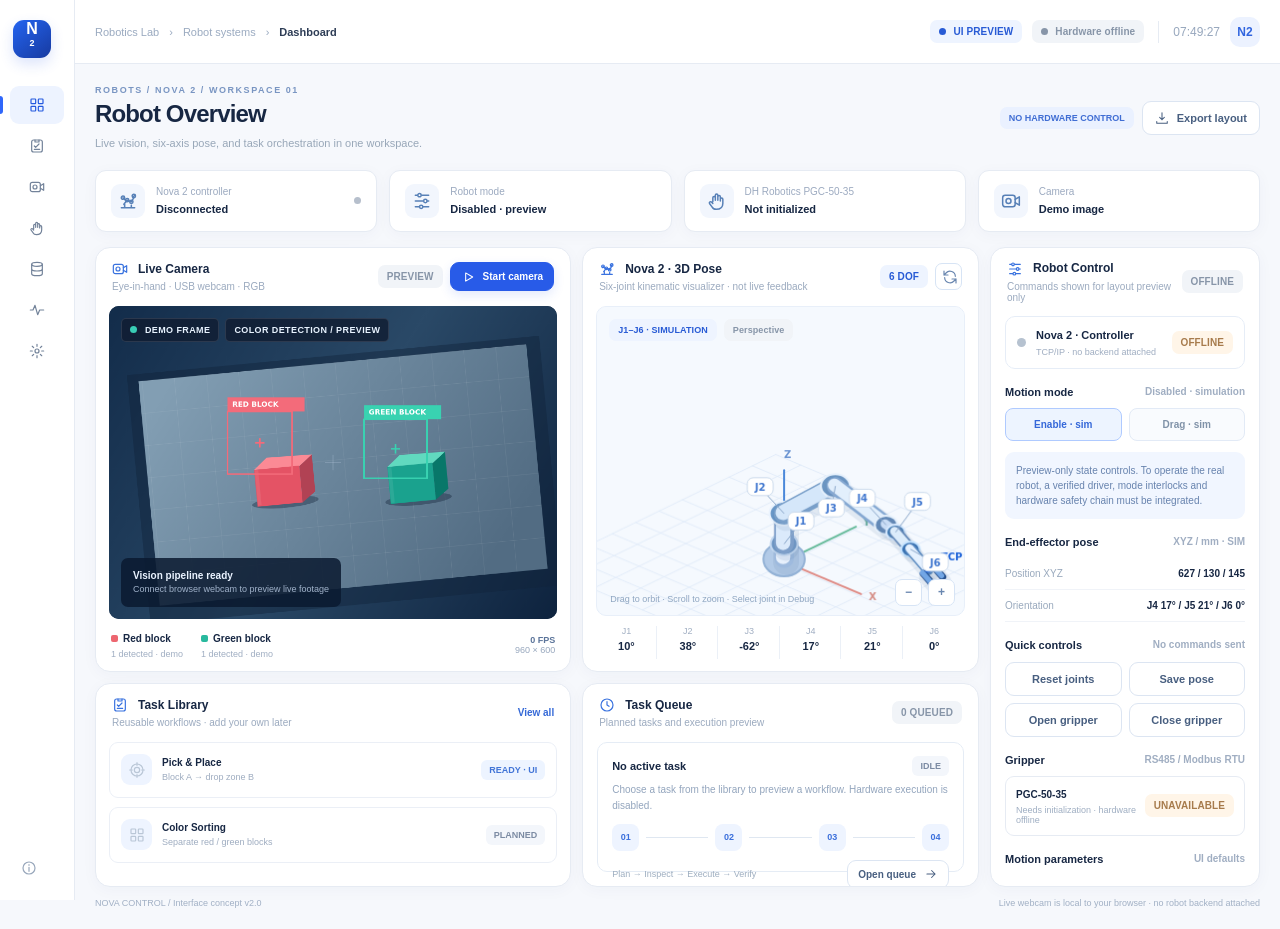
==== ui/index.html @ 13f90b28 "Restructure into modular layout to prepare for Astra harness Split the monolithic app.py into layere" ====
<!doctype html>
<html lang="en"><head><meta charset="utf-8"><meta name="viewport" content="width=device-width, initial-scale=1"><title>Nova 2 / Mission Control · Design Prototype</title>
<style>
:root{--bg:#f6f8fc;--surface:#fff;--ink:#172743;--text:#334560;--muted:#8797ae;--blue:#285be8;--sky:#5b9af5;--pale:#eef4ff;--border:#e6ebf3;--green:#179475;--amber:#c88b32;--red:#df6371;--shadow:0 3px 16px rgba(32,58,105,.035);--radius:15px}
*{box-sizing:border-box}body{font-family:Inter,ui-sans-serif,-apple-system,BlinkMacSystemFont,"Segoe UI",sans-serif;margin:0;background:var(--bg);color:var(--ink);font-size:12px}button,input,select{font:inherit}button{cursor:pointer}button:disabled{opacity:.46;cursor:not-allowed}button:focus-visible,input:focus-visible,select:focus-visible{outline:3px solid #9cc0ff;outline-offset:2px}button:active:not(:disabled){transform:translateY(1px)}.icon{width:16px;height:16px;fill:none;stroke:currentColor;stroke-width:1.8;stroke-linecap:round;stroke-linejoin:round;flex-shrink:0}.icon.lg{width:20px;height:20px}.icon.xl{width:25px;height:25px}
.shell{display:grid;grid-template-columns:215px minmax(0,1fr);min-height:100vh}.sidebar{background:#fff;border-right:1px solid var(--border);display:flex;flex-direction:column;height:100vh;position:sticky;top:0;z-index:10;padding:24px 14px 16px}.logo{display:flex;align-items:center;gap:11px;padding:0 12px 25px}.logo-mark{width:38px;height:38px;border-radius:11px;background:linear-gradient(140deg,#2464f0,#173aa0);display:grid;place-items:center;color:white;box-shadow:0 6px 14px #285be82a;font-size:16px;font-weight:900;letter-spacing:-1px}.logo h2{font-size:13px;letter-spacing:-.2px;margin:0}.logo small{display:block;color:#9aa9bc;margin-top:3px;font-weight:600;font-size:10px}.section-label{padding:14px 14px 9px;color:#adb9c8;font-size:9px;font-weight:850;letter-spacing:1.2px}.nav{display:flex;flex-direction:column;gap:3px}.nav-btn{display:flex;align-items:center;gap:12px;text-align:left;width:100%;border:0;background:transparent;color:#73839a;font-size:12px;font-weight:650;padding:12px 14px;border-radius:9px;position:relative}.nav-btn:hover{background:#f5f8ff;color:#35598c}.nav-btn.active{background:#edf3ff;color:#255adf}.nav-btn.active:before{content:"";width:3px;position:absolute;left:-14px;top:10px;bottom:10px;background:#3067fa;border-radius:0 3px 3px 0}.nav-btn .nav-badge{margin-left:auto;border-radius:5px;color:#6486cb;background:#e4efff;padding:3px 6px;font-size:9px}.sidebar-footer{margin-top:auto}.sidebar-info{border-radius:12px;background:#f6f9ff;border:1px solid #e8effa;padding:13px}.sidebar-info strong{font-size:11px;display:flex;gap:7px;align-items:center}.sidebar-info p{color:#8798af;margin:8px 0 0;font-size:10px;line-height:1.55}.sidebar-bottom{display:flex;align-items:center;gap:8px;padding:16px 11px 4px;color:#98a7bb;font-size:10px}
.main{min-width:0}.topbar{height:64px;display:flex;align-items:center;justify-content:space-between;background:#fff;border-bottom:1px solid var(--border);padding:0 28px;gap:15px}.breadcrumbs{display:flex;align-items:center;gap:10px;font-size:11px;color:#9aaac0}.breadcrumbs strong{font-weight:700;color:#2d3c55}.top-right{display:flex;gap:10px;align-items:center}.avatar{width:30px;height:30px;border-radius:10px;background:#ecf2ff;color:#3165df;display:grid;place-items:center;font-weight:900}.vertical{height:22px;width:1px;background:var(--border);margin:0 4px}.dot{display:inline-block;width:7px;height:7px;border-radius:50%;background:currentColor}.badge{display:inline-flex;gap:7px;align-items:center;border-radius:7px;font-size:10px;font-weight:800;padding:6px 9px;letter-spacing:.1px}.badge.blue{color:#285bd5;background:#eef4ff}.badge.muted{color:#8795a8;background:#f1f4f8}.badge.orange{color:#a77b4c;background:#fff5e8}.badge.green{color:#159475;background:#eaf9f4}.badge.red{color:#cc6270;background:#fff0f2}.content{max-width:1800px;padding:25px 29px 20px;margin:auto}.page{display:none}.page.active{display:block}.headline{display:flex;align-items:center;justify-content:space-between;gap:12px;margin-bottom:18px}.overline{font-size:9px;letter-spacing:1.55px;font-weight:850;color:#7995c2;text-transform:uppercase;margin-bottom:5px}.headline h1{margin:0;font-size:24px;font-weight:780;letter-spacing:-.85px;line-height:1.17}.headline p{color:#98a7b8;margin:7px 0 0;font-size:11px;line-height:1.5}.header-actions{display:flex;gap:8px;align-items:center}.btn{display:inline-flex;gap:8px;align-items:center;justify-content:center;border:1px solid #dce5f2;background:#fff;border-radius:9px;height:34px;padding:0 12px;color:#485f80;font-size:11px;font-weight:760;white-space:nowrap}.btn:hover{background:#f5f8ff;border-color:#bfd2f7}.btn.primary{background:#285be8;border-color:#285be8;color:white;box-shadow:0 4px 11px #295ce822}.btn.primary:hover{background:#204ccc}.btn.soft{background:#edf4ff;border-color:#edf4ff;color:#2b65db}.btn.ghost{border:none;background:transparent}.btn.sm{height:29px;padding:0 10px;font-size:10px}.btn .icon{width:14px;height:14px}.btn.danger{color:#b94f60;border-color:#f0d5da}.btn.danger:hover{background:#fff3f4}.btn.full{width:100%}.status-strip{display:grid;grid-template-columns:repeat(4,minmax(0,1fr));gap:12px;margin-bottom:15px}.status-tile{border:1px solid var(--border);background:#fff;border-radius:11px;display:flex;align-items:center;gap:11px;padding:13px 15px;box-shadow:var(--shadow)}.status-icon{height:34px;width:34px;border-radius:9px;background:#f2f6fd;color:#5780b7;display:grid;place-items:center}.status-meta{min-width:0}.status-meta small{font-size:10px;color:#9caac0;display:block;margin-bottom:5px}.status-meta strong{font-size:11px;font-weight:800;white-space:nowrap}.status-tile .right-status{margin-left:auto;color:#a1afbf;font-size:9px}.status-tile .right-status .dot{background:#b6bfcc}
.grid-main{display:grid;grid-template-columns:minmax(370px,1.24fr) minmax(360px,1.08fr) 290px;grid-template-rows:minmax(370px,1fr) 204px;gap:14px;height:calc(100vh - 260px);max-height:775px;min-height:580px}.card{background:var(--surface);border:1px solid var(--border);border-radius:var(--radius);box-shadow:var(--shadow);display:flex;flex-direction:column;overflow:hidden;min-width:0}.card-head{min-height:58px;padding:13px 16px;display:flex;align-items:center;justify-content:space-between;gap:10px;flex-shrink:0}.card-title{display:flex;gap:10px;align-items:center;font-size:12px;font-weight:800;line-height:1.2}.card-title>.icon{color:#3972df}.card-desc{font-size:10px;color:#9baabf;margin-top:4px;font-weight:500}.card-tools{display:flex;align-items:center;gap:7px}.camera-stage{flex:1;min-height:180px;margin:0 13px;border-radius:10px;background:#132944;position:relative;overflow:hidden}.camera-stage canvas{display:block;width:100%;height:100%;object-fit:cover}.camera-overlay{position:absolute;left:12px;top:12px;display:flex;gap:6px;z-index:1}.glass{color:#e8f3ff;background:#101d32cf;border:1px solid #ffffff1c;border-radius:5px;font-size:9px;font-weight:800;letter-spacing:.4px;padding:6px 8px}.glass .dot{color:#39cdb5;margin-right:5px}.camera-caption{position:absolute;left:12px;bottom:12px;background:#0a1930d8;padding:10px 12px;border-radius:7px;color:#eaf3ff;font-size:10px;font-weight:700;line-height:1.5}.camera-caption small{display:block;color:#a0b2ca;font-size:9px;font-weight:500}.camera-foot{display:flex;align-items:center;justify-content:space-between;gap:10px;padding:9px 15px;min-height:52px}.camera-key{display:flex;gap:18px}.camera-key strong{font-size:10px}.camera-key small{color:#a0aec2;font-size:9px;display:block;margin-top:4px}.swatch{display:inline-block;width:7px;height:7px;border-radius:2px;margin-right:5px}.swatch.red{background:#ed6670}.swatch.green{background:#28b99e}
.pose-stage{margin:0 13px;min-height:180px;flex:1;border-radius:10px;background:radial-gradient(ellipse at 55% 26%,#fff 0%,#f5faff 62%,#eaf2fd 100%);border:1px solid #e8eff9;overflow:hidden;position:relative;touch-action:none}.pose-stage canvas{width:100%;height:100%;display:block}.pose-label{position:absolute;top:12px;left:12px;display:flex;gap:7px;pointer-events:none}.pose-label .badge{font-size:9px}.pose-help{position:absolute;bottom:11px;left:13px;color:#8fa6c1;font-size:9px;pointer-events:none}.pose-orbit{position:absolute;bottom:9px;right:9px;display:flex;gap:6px}.square-btn{width:27px;height:27px;border-radius:7px;border:1px solid #d7e4f5;background:#fff;color:#6a87b0;display:grid;place-items:center;cursor:pointer;font-weight:850}.square-btn:hover{background:#f3f8ff}.joint-mini{display:grid;grid-template-columns:repeat(6,1fr);gap:2px;padding:10px 14px 12px;min-height:55px}.joint-mini>div{text-align:center;border-right:1px solid #ebf0f7;min-width:0}.joint-mini>div:last-child{border:0}.joint-mini small{font-size:9px;color:#a0aec2;display:block}.joint-mini strong{font-size:11px;display:block;margin-top:4px}.controls{grid-row:span 2}.control-scroll{overflow:auto;min-height:0;padding:0 14px 14px;scrollbar-width:thin}.controller-box{display:flex;align-items:center;gap:10px;border:1px solid #e6edf7;padding:11px;border-radius:10px}.controller-box .dot{width:9px;height:9px;background:#b6c2d0}.controller-box strong{font-size:11px}.controller-box small{font-size:9px;color:#9fadc1;display:block;margin-top:5px}.controller-box .badge{margin-left:auto}.mini-title{display:flex;justify-content:space-between;align-items:center;font-weight:800;font-size:11px;margin:17px 0 10px}.mini-title span{font-size:10px;color:#a0aec2;font-weight:650}.toggle-row{display:grid;grid-template-columns:repeat(2,1fr);gap:7px}.segment-btn{background:#f9fbfe;border:1px solid #e2eaf6;border-radius:8px;padding:10px 6px;font-size:10px;font-weight:800;color:#8092a8}.segment-btn.selected{background:#edf4ff;border-color:#afcaff;color:#3467d9}.notice{border-radius:9px;background:#f1f6ff;color:#6783ae;padding:11px;font-size:10px;line-height:1.5;margin-top:11px}.data-line{display:flex;justify-content:space-between;border-bottom:1px solid #f0f3f8;padding:10px 0;font-size:10px}.data-line span{color:#99a9bd}.data-line strong{font-weight:750}.control-actions{display:grid;grid-template-columns:1fr 1fr;gap:7px;margin-top:11px}.gripper-box{display:flex;justify-content:space-between;align-items:center;padding:10px;border:1px solid var(--border);border-radius:9px}.gripper-box small{font-size:9px;color:#9faec2;display:block;margin-top:4px}.gripper-box strong{font-size:10px}.tiny-list{display:grid;gap:9px}.task-row{display:flex;align-items:center;gap:10px;padding:9px 11px;border:1px solid #ebeff6;border-radius:9px;min-height:56px;cursor:pointer;transition:background .2s}.task-row:hover{background:#f7faff}.task-symbol{height:31px;width:31px;border-radius:9px;background:#eef4ff;color:#3672df;display:grid;place-items:center}.task-row-content{min-width:0;flex:1}.task-row-content strong{font-size:10px;display:block}.task-row-content small{font-size:9px;color:#9eacc0;display:block;margin-top:4px}.task-row .icon{color:#bac7d7}.task-preview{border:1px solid #e5ecf5;border-radius:10px;margin:0 14px 14px;padding:13px 14px;flex:1;min-height:0;display:flex;flex-direction:column;justify-content:space-between}.preview-steps{display:flex;align-items:center;gap:7px;margin:9px 0}.step-ball{height:27px;width:27px;border-radius:8px;background:#eef4ff;color:#3c70dc;display:grid;place-items:center;font-size:9px;font-weight:900}.step-line{height:1px;flex:1;background:#dfe7f1}.task-preview-bottom{display:flex;align-items:center;justify-content:space-between}.task-preview-bottom small{font-size:9px;color:#9eaec0}.info-foot{font-size:9px;color:#a1b0c5;display:flex;justify-content:space-between;margin-top:11px}.prototype-tag{color:#406ed4;background:#eaf1ff;border-radius:7px;font-size:9px;font-weight:800;padding:6px 9px}
.pagegrid{display:grid;grid-template-columns:minmax(0,1.5fr) minmax(280px,.85fr);gap:15px;align-items:stretch}.card-pad{padding:16px}.card-fill{flex:1}.muted{color:#97a7bd}.stack{display:grid;gap:12px}.section-title{font-size:12px;font-weight:800;margin:0 0 12px}.simple-table{width:100%;border-collapse:collapse;font-size:11px}.simple-table th{text-align:left;background:#f8faff;color:#91a0b7;font-weight:800;font-size:9px;text-transform:uppercase;letter-spacing:.55px;padding:12px;border-bottom:1px solid var(--border)}.simple-table td{padding:13px 12px;border-bottom:1px solid #f0f3f8;color:#425471}.simple-table tr:last-child td{border-bottom:0}.table-wrap{overflow:auto}.chip{display:inline-block;border-radius:6px;padding:5px 8px;background:#f3f6fb;color:#7c8ba3;font-size:9px;font-weight:800}.chip.green{color:#198a71;background:#e9f8f2}.chip.blue{color:#4275d7;background:#edf4ff}.chip.amber{color:#b58a48;background:#fff5e8}.form-label{display:block;font-size:10px;color:#8fa1b8;font-weight:800;margin-bottom:7px}.field{width:100%;border:1px solid #dfe7f3;background:#fbfcff;border-radius:9px;padding:11px 12px;color:#344765;font-size:11px;outline:0}.field:focus{border-color:#8ab4fa;background:#fff}.formgrid{display:grid;grid-template-columns:1fr 1fr;gap:12px}.small-caption{color:#93a5bd;font-size:10px;line-height:1.65}.task-library{display:grid;grid-template-columns:repeat(3,minmax(0,1fr));gap:12px}.template-card{background:#fff;border:1px solid var(--border);border-radius:13px;padding:17px;min-height:146px;display:flex;flex-direction:column;gap:9px}.template-card .ticon{width:37px;height:37px;background:#edf4ff;border-radius:11px;display:grid;place-items:center;color:#3970dd}.template-card h3{font-size:12px;margin:0}.template-card p{font-size:10px;color:#97a7bc;line-height:1.6;margin:0;flex:1}.task-layout{display:grid;grid-template-columns:1.5fr .95fr;gap:15px}.queue-row{display:flex;align-items:center;gap:11px;padding:11px 13px;border:1px solid #e9eef6;border-radius:9px;margin-bottom:9px}.queue-row strong{font-size:11px}.queue-row small{font-size:9px;color:#98a9bf;display:block;margin-top:5px}.queue-row .btn{margin-left:auto}.teach-head{display:flex;justify-content:space-between;align-items:center;margin-bottom:13px}.teach-modes{display:grid;grid-template-columns:repeat(3,1fr);gap:10px}.teach-option{padding:15px;border:1px solid #e2e9f5;border-radius:11px;background:#fff;text-align:left;color:#435671}.teach-option.selected{border-color:#9fc1fb;background:#f0f6ff}.teach-option strong{font-size:11px;display:block;margin:8px 0 5px}.teach-option small{font-size:10px;color:#98a7b9;line-height:1.5}.robot-pose-grid{display:grid;grid-template-columns:repeat(3,1fr);gap:8px}.pose-cell{background:#f6f9fe;border:1px solid #e9eff8;padding:11px;border-radius:9px}.pose-cell label{font-size:9px;color:#8ba2c0}.pose-cell strong{display:block;font-size:13px;margin-top:6px}.joint-slider{display:grid;grid-template-columns:85px 1fr 57px;align-items:center;gap:10px;padding:8px 0}.joint-slider label{font-size:10px;color:#647896;font-weight:750}.joint-slider output{font-size:10px;font-weight:800;text-align:right;font-variant-numeric:tabular-nums}input[type=range]{width:100%;height:4px;accent-color:#3269e9;cursor:pointer}.debug-log{height:305px;overflow:auto;background:#0f1d31;color:#c7d7e9;border-radius:10px;font:11px/1.75 ui-monospace,Consolas,monospace;padding:15px;white-space:pre-wrap}.debug-log .log-time{color:#6a8bae}.debug-log .log-blue{color:#7ab6ff}.debug-log .log-warn{color:#efc78d}.view-tabs{display:flex;gap:6px;padding:4px;background:#f4f7fc;border-radius:9px;width:max-content}.tab-pill{background:transparent;border:0;color:#8a9eb6;border-radius:6px;font-size:10px;font-weight:800;padding:7px 10px}.tab-pill.selected{background:white;color:#2f65da;box-shadow:0 1px 5px #22375212}.stack-card{background:#fff;border:1px solid var(--border);padding:15px;border-radius:11px}.split-head{display:flex;align-items:center;justify-content:space-between;margin-bottom:12px}.kpi-grid{display:grid;grid-template-columns:repeat(3,1fr);gap:10px}.kpi{padding:14px;background:#f7faff;border-radius:10px}.kpi b{display:block;font-size:21px;margin:5px 0}.kpi small{font-size:10px;color:#9baac0}.setting-list{display:grid;gap:13px}.setting-item{display:flex;align-items:center;justify-content:space-between;gap:12px;padding:15px;border:1px solid var(--border);border-radius:11px}.setting-item strong{font-size:11px}.setting-item small{display:block;color:#9dabc0;margin-top:6px;font-size:10px}.switch{appearance:none;background:#dbe5f3;width:37px;height:21px;border:0;border-radius:12px;position:relative;cursor:pointer;flex-shrink:0}.switch:before{content:"";width:15px;height:15px;border-radius:50%;background:white;position:absolute;left:3px;top:3px;box-shadow:0 1px 2px #0002;transition:transform .2s}.switch:checked{background:#3971e6}.switch:checked:before{transform:translateX(16px)}.editor-msg{padding:12px 14px;border-radius:9px;background:#eff5ff;color:#5a78aa;font-size:10px;line-height:1.65;border:1px solid #dfebfc}.footnote{margin-top:10px;color:#a8b6c8;font-size:9px;display:flex;justify-content:space-between}.toast{position:fixed;bottom:24px;right:24px;max-width:345px;background:#1b2c47;color:#eaf2ff;border-radius:10px;padding:13px 16px;box-shadow:0 15px 30px #11233d33;display:none;z-index:50;font-size:11px;line-height:1.5}.toast.show{display:block}.subscroll{max-height:340px;overflow:auto}.db-chip{padding:7px 8px;font-size:9px;background:#f3f7ff;border-radius:8px;color:#5681c7;font-weight:700}.empty-state{text-align:center;padding:38px;color:#97a7bd}.text-link{background:transparent;border:0;color:#3569d7;font-size:10px;font-weight:800;padding:0}.text-link:hover{text-decoration:underline}.danger-foot{color:#c86e7c}.w-100{width:100%}
@media(max-width:1350px){.shell{grid-template-columns:75px 1fr}.sidebar{padding:20px 10px}.logo{justify-content:center;padding:0 0 28px}.logo h2,.logo small,.nav-btn span,.section-label,.sidebar-info,.sidebar-bottom span{display:none}.nav-btn{justify-content:center;padding:11px}.nav-btn.active:before{left:-10px}.nav-badge{display:none}.grid-main{grid-template-columns:minmax(320px,1.2fr) minmax(330px,1fr) 270px;gap:11px}.content{padding:21px 20px}.topbar{padding:0 20px}}
@media(max-width:1100px){.grid-main{grid-template-columns:1fr 1fr;grid-template-rows:360px 195px auto;height:auto;max-height:none}.controls{grid-row:3;grid-column:span 2}.control-scroll{display:grid;grid-template-columns:repeat(2,1fr);gap:0 16px;overflow:visible}.status-strip{grid-template-columns:repeat(2,1fr)}.task-layout,.pagegrid{grid-template-columns:1fr}.task-library{grid-template-columns:repeat(2,1fr)}}
@media(max-width:650px){.shell{display:block}.sidebar{height:58px;position:sticky;top:0;padding:7px;flex-direction:row;overflow:auto;gap:5px}.logo{padding:0 10px 0 2px}.logo-mark{height:35px;width:35px}.nav{flex-direction:row}.nav-btn{width:35px;flex-shrink:0}.sidebar-footer,.section-label{display:none}.topbar{height:48px;padding:0 12px}.top-right>.badge,.breadcrumbs span:nth-child(-n+3){display:none}.content{padding:17px 12px}.headline{align-items:flex-start}.headline h1{font-size:21px}.header-actions{flex-wrap:wrap;justify-content:end}.status-strip{gap:8px}.status-tile{padding:10px}.grid-main{display:grid;grid-template-columns:1fr;grid-template-rows:360px 365px auto auto auto}.controls{grid-row:auto;grid-column:auto}.control-scroll{display:block}.task-library{grid-template-columns:1fr}.formgrid{grid-template-columns:1fr}.kpi-grid{grid-template-columns:repeat(2,1fr)}}
</style></head>
<body>
<svg style="position:absolute;width:0;height:0;overflow:hidden" xmlns="http://www.w3.org/2000/svg">
<symbol id="ico-grid" viewBox="0 0 24 24"><rect x="3" y="3" width="7" height="7" rx="1"/><rect x="14" y="3" width="7" height="7" rx="1"/><rect x="3" y="14" width="7" height="7" rx="1"/><rect x="14" y="14" width="7" height="7" rx="1"/></symbol>
<symbol id="ico-robot" viewBox="0 0 24 24"><path d="M4 20h16M8 20v-4m8 4v-3M7 16l4-5 5 2 3-5M9 11l-3-3M18 8l2-3"/><circle cx="6" cy="8" r="2"/><circle cx="11" cy="11" r="2"/><circle cx="16" cy="13" r="2"/><circle cx="19" cy="6" r="2"/></symbol>
<symbol id="ico-cam" viewBox="0 0 24 24"><rect x="2" y="5" width="15" height="14" rx="3"/><path d="m17 10 5-3v10l-5-3"/><circle cx="9" cy="12" r="3"/></symbol>
<symbol id="ico-task" viewBox="0 0 24 24"><rect x="4" y="3" width="16" height="18" rx="3"/><path d="M9 3v3h6V3M8 12l2 2 5-5M8 17h8"/></symbol>
<symbol id="ico-hand" viewBox="0 0 24 24"><path d="M7 13V8a1.5 1.5 0 0 1 3 0v3-6a1.5 1.5 0 1 1 3 0v6-4a1.5 1.5 0 0 1 3 0v5-2a1.5 1.5 0 0 1 3 0v5c0 5-3 7-8 7-2 0-4-1-5-3l-3-4a1.5 1.5 0 0 1 2-2l2 2"/></symbol>
<symbol id="ico-db" viewBox="0 0 24 24"><ellipse cx="12" cy="5" rx="8" ry="3"/><path d="M4 5v14c0 4 16 4 16 0V5M4 12c0 4 16 4 16 0"/></symbol>
<symbol id="ico-pulse" viewBox="0 0 24 24"><path d="M2 12h4l3-7 4 14 3-7h6"/></symbol>
<symbol id="ico-gear" viewBox="0 0 24 24"><circle cx="12" cy="12" r="3"/><path d="M12 2v3m0 14v3M2 12h3m14 0h3M4.9 4.9 7 7m10 10 2.1 2.1M19.1 4.9 17 7M7 17l-2.1 2.1"/></symbol>
<symbol id="ico-play" viewBox="0 0 24 24"><path d="m8 5 12 7-12 7z"/></symbol>
<symbol id="ico-stop" viewBox="0 0 24 24"><rect x="6" y="6" width="12" height="12" rx="2"/></symbol>
<symbol id="ico-download" viewBox="0 0 24 24"><path d="M12 3v12m-4-4 4 4 4-4M3 18v3h18v-3"/></symbol>
<symbol id="ico-refresh" viewBox="0 0 24 24"><path d="M20 11a8 8 0 0 0-14-5L3 9m0-6v6h6M4 13a8 8 0 0 0 14 5l3-3m0 6v-6h-6"/></symbol>
<symbol id="ico-plus" viewBox="0 0 24 24"><path d="M12 4v16M4 12h16"/></symbol>
<symbol id="ico-arrow" viewBox="0 0 24 24"><path d="M5 12h14m-6-6 6 6-6 6"/></symbol>
<symbol id="ico-target" viewBox="0 0 24 24"><circle cx="12" cy="12" r="9"/><circle cx="12" cy="12" r="4"/><path d="M12 1v4m0 14v4M1 12h4m14 0h4"/></symbol>
<symbol id="ico-shield" viewBox="0 0 24 24"><path d="M12 2 3 6v7c0 6 5 9 9 10 4-1 9-4 9-10V6z"/><path d="m8 12 3 3 5-6"/></symbol>
<symbol id="ico-sliders" viewBox="0 0 24 24"><path d="M4 5h16M4 12h16M4 19h16"/><circle cx="9" cy="5" r="2" fill="white"/><circle cx="16" cy="12" r="2" fill="white"/><circle cx="11" cy="19" r="2" fill="white"/></symbol>
<symbol id="ico-clock" viewBox="0 0 24 24"><circle cx="12" cy="12" r="9"/><path d="M12 7v5l3 2"/></symbol>
<symbol id="ico-folder" viewBox="0 0 24 24"><path d="M3 7V5h7l2 2h9v12H3z"/></symbol>
<symbol id="ico-info" viewBox="0 0 24 24"><circle cx="12" cy="12" r="9"/><path d="M12 11v6m0-10v1"/></symbol>
<symbol id="ico-cross" viewBox="0 0 24 24"><path d="M5 5l14 14M19 5 5 19"/></symbol>
</svg>
<div class="shell">
<aside class="sidebar"><div class="logo"><div class="logo-mark">N<span style="font-size:9px;align-self:end;margin-bottom:10px">2</span></div><div><h2>NOVA CONTROL</h2><small>Robotics workspace</small></div></div>
<div class="section-label">WORKSPACE</div><nav class="nav" aria-label="Main navigation">
<button class="nav-btn active" data-page="dashboard" title="Dashboard"><svg class="icon"><use href="#ico-grid"/></svg><span>Dashboard</span></button>
<button class="nav-btn" data-page="tasks" title="Tasks"><svg class="icon"><use href="#ico-task"/></svg><span>Tasks & Routines</span></button>
<button class="nav-btn" data-page="vision" title="Vision"><svg class="icon"><use href="#ico-cam"/></svg><span>Vision & Camera</span></button>
<button class="nav-btn" data-page="teaching" title="Teaching"><svg class="icon"><use href="#ico-hand"/></svg><span>Teaching Studio</span></button>
<button class="nav-btn" data-page="dataset" title="Dataset"><svg class="icon"><use href="#ico-db"/></svg><span>Dataset & VLA</span></button>
<div class="section-label" style="padding-top:23px">SYSTEM</div>
<button class="nav-btn" data-page="debug" title="Debug"><svg class="icon"><use href="#ico-pulse"/></svg><span>Debug & Telemetry</span></button>
<button class="nav-btn" data-page="settings" title="Settings"><svg class="icon"><use href="#ico-gear"/></svg><span>Settings</span></button>
</nav><div class="sidebar-footer"><div class="sidebar-info"><strong><svg class="icon" style="color:#3d6fce"><use href="#ico-shield"/></svg> Preview environment</strong><p>No commands are sent to your Dobot Nova 2. All motor and gripper controls are mock interactions.</p></div><div class="sidebar-bottom"><svg class="icon"><use href="#ico-info"/></svg><span>Interface concept · v2.0</span></div></div></aside>
<div class="main"><header class="topbar"><div class="breadcrumbs"><span>Robotics Lab</span><span>›</span><span>Robot systems</span><span>›</span><strong id="breadcrumb">Dashboard</strong></div><div class="top-right"><span class="badge blue"><span class="dot"></span> UI PREVIEW</span><span class="badge muted"><span class="dot"></span> Hardware offline</span><div class="vertical"></div><span class="muted" id="topClock">--:--</span><div class="avatar">N2</div></div></header>
<main class="content">
<!-- DASHBOARD -->
<section id="page-dashboard" class="page active"><div class="headline"><div><div class="overline">ROBOTS / NOVA 2 / WORKSPACE 01</div><h1>Robot Overview</h1><p>Live vision, six-axis pose, and task orchestration in one workspace.</p></div><div class="header-actions"><span class="prototype-tag">NO HARDWARE CONTROL</span><button class="btn" id="exportPreview"><svg class="icon"><use href="#ico-download"/></svg> Export layout</button></div></div>
<div class="status-strip"><div class="status-tile"><div class="status-icon"><svg class="icon lg"><use href="#ico-robot"/></svg></div><div class="status-meta"><small>Nova 2 controller</small><strong>Disconnected</strong></div><span class="right-status"><span class="dot"></span></span></div><div class="status-tile"><div class="status-icon"><svg class="icon lg"><use href="#ico-sliders"/></svg></div><div class="status-meta"><small>Robot mode</small><strong id="modeSummary">Disabled · preview</strong></div></div><div class="status-tile"><div class="status-icon"><svg class="icon lg"><use href="#ico-hand"/></svg></div><div class="status-meta"><small>DH Robotics PGC-50-35</small><strong>Not initialized</strong></div></div><div class="status-tile"><div class="status-icon"><svg class="icon lg"><use href="#ico-cam"/></svg></div><div class="status-meta"><small>Camera</small><strong id="cameraSummary">Demo image</strong></div></div></div>
<div class="grid-main">
<div class="card"><div class="card-head"><div><div class="card-title"><svg class="icon"><use href="#ico-cam"/></svg> Live Camera</div><div class="card-desc">Eye-in-hand · USB webcam · RGB</div></div><div class="card-tools"><span class="badge muted" id="camBadge">PREVIEW</span><button class="btn primary sm" id="cameraToggle"><svg class="icon"><use href="#ico-play"/></svg><span id="cameraToggleText">Start camera</span></button></div></div><div class="camera-stage"><canvas id="camCanvas" width="960" height="600"></canvas><div class="camera-overlay"><span class="glass" id="camLive"><span class="dot"></span> DEMO FRAME</span><span class="glass" id="camOverlayLabel">COLOR DETECTION / PREVIEW</span></div><div class="camera-caption" id="cameraHint">Vision pipeline ready<small>Connect browser webcam to preview live footage</small></div><video id="camVideo" playsinline muted autoplay style="display:none"></video></div><div class="camera-foot"><div class="camera-key"><div><strong><span class="swatch red"></span>Red block</strong><small id="redTarget">1 detected · demo</small></div><div><strong><span class="swatch green"></span>Green block</strong><small id="greenTarget">1 detected · demo</small></div></div><div class="muted" style="font-size:9px;text-align:right"><strong id="camFPS" style="display:block;color:#5b749a">0 FPS</strong><span id="camResolution">960 × 600</span></div></div></div>
<div class="card"><div class="card-head"><div><div class="card-title"><svg class="icon"><use href="#ico-robot"/></svg> Nova 2 · 3D Pose</div><div class="card-desc">Six-joint kinematic visualizer · not live feedback</div></div><div class="card-tools"><span class="badge blue">6 DOF</span><button class="square-btn" id="resetView" title="Reset camera view"><svg class="icon"><use href="#ico-refresh"/></svg></button></div></div><div class="pose-stage" id="poseStage"><canvas id="poseCanvas"></canvas><div class="pose-label"><span class="badge blue">J1–J6 · SIMULATION</span><span class="badge muted" id="poseViews">Perspective</span></div><div class="pose-help">Drag to orbit · Scroll to zoom · Select joint in Debug</div><div class="pose-orbit"><button class="square-btn" id="poseMinus">−</button><button class="square-btn" id="posePlus">+</button></div></div><div class="joint-mini" id="jointMini"></div></div>
<div class="card controls"><div class="card-head"><div><div class="card-title"><svg class="icon"><use href="#ico-sliders"/></svg> Robot Control</div><div class="card-desc">Commands shown for layout preview only</div></div><span class="badge muted">OFFLINE</span></div><div class="control-scroll"><div class="controller-box"><span class="dot"></span><div><strong>Nova 2 · Controller</strong><small>TCP/IP · no backend attached</small></div><span class="badge orange">OFFLINE</span></div><div class="mini-title">Motion mode <span id="modeNote">Disabled · simulation</span></div><div class="toggle-row"><button class="segment-btn selected" id="enableDemo">Enable · sim</button><button class="segment-btn" id="dragDemo">Drag · sim</button></div><div class="notice">Preview-only state controls. To operate the real robot, a verified driver, mode interlocks and hardware safety chain must be integrated.</div><div class="mini-title">End-effector pose <span>XYZ / mm · SIM</span></div><div class="data-line"><span>Position XYZ</span><strong id="tcpDisplay">—</strong></div><div class="data-line"><span>Orientation</span><strong id="tcpOrientation">—</strong></div><div class="mini-title">Quick controls <span>No commands sent</span></div><div class="control-actions"><button class="btn" id="mockHome">Reset joints</button><button class="btn" id="mockTeach">Save pose</button><button class="btn" id="mockOpen">Open gripper</button><button class="btn" id="mockClose">Close gripper</button></div><div class="mini-title">Gripper <span>RS485 / Modbus RTU</span></div><div class="gripper-box"><div><strong>PGC-50-35</strong><small id="gripStatus">Needs initialization · hardware offline</small></div><span class="badge orange">UNAVAILABLE</span></div><div class="mini-title">Motion parameters <span>UI defaults</span></div><div class="data-line"><span>Speed scaling</span><strong>10% · preview</strong></div><div class="data-line"><span>Reference frame</span><strong>Base</strong></div><div class="mini-title">Safety <span>Hardware-managed</span></div><div class="notice" style="background:#fff6f6;color:#ac7580">Emergency Stop is a physical safety function. This prototype does not implement an E-stop and cannot control physical hardware.</div></div></div>
<div class="card"><div class="card-head"><div><div class="card-title"><svg class="icon"><use href="#ico-task"/></svg> Task Library</div><div class="card-desc">Reusable workflows · add your own later</div></div><button class="text-link" data-go="tasks">View all</button></div><div class="tiny-list" style="margin:0 13px 13px"><div class="task-row" data-task="Pick & Place"><div class="task-symbol"><svg class="icon"><use href="#ico-target"/></svg></div><div class="task-row-content"><strong>Pick & Place</strong><small>Block A → drop zone B</small></div><span class="chip blue">READY · UI</span></div><div class="task-row" data-task="Color Sorting"><div class="task-symbol"><svg class="icon"><use href="#ico-grid"/></svg></div><div class="task-row-content"><strong>Color Sorting</strong><small>Separate red / green blocks</small></div><span class="chip">PLANNED</span></div></div></div>
<div class="card"><div class="card-head"><div><div class="card-title"><svg class="icon"><use href="#ico-clock"/></svg> Task Queue</div><div class="card-desc">Planned tasks and execution preview</div></div><span class="badge muted" id="queueCount">0 QUEUED</span></div><div class="task-preview"><div><div class="split-head" style="margin-bottom:6px"><strong style="font-size:11px" id="nextTask">No active task</strong><span class="chip" id="queueState">IDLE</span></div><div class="small-caption" id="queueHint">Choose a task from the library to preview a workflow. Hardware execution is disabled.</div><div class="preview-steps"><span class="step-ball">01</span><span class="step-line"></span><span class="step-ball">02</span><span class="step-line"></span><span class="step-ball">03</span><span class="step-line"></span><span class="step-ball">04</span></div></div><div class="task-preview-bottom"><small>Plan → Inspect → Execute → Verify</small><button class="btn sm" data-go="tasks">Open queue <svg class="icon"><use href="#ico-arrow"/></svg></button></div></div></div>
</div><div class="info-foot"><span>NOVA CONTROL / Interface concept v2.0</span><span>Live webcam is local to your browser · no robot backend attached</span></div></section>
<!-- TASKS -->
<section id="page-tasks" class="page"><div class="headline"><div><div class="overline">AUTOMATION / TASKS</div><h1>Tasks & Routines</h1><p>Design, stage and inspect robot workflows before real execution is wired up.</p></div><div class="header-actions"><span class="badge blue">WORKFLOW PREVIEW</span><button class="btn primary" id="mockCreateTask"><svg class="icon"><use href="#ico-plus"/></svg> New routine</button></div></div><div class="task-layout"><div class="stack"><div class="card"><div class="card-head"><div><div class="card-title"><svg class="icon"><use href="#ico-grid"/></svg> Task Templates</div><div class="card-desc">Structured for future automation and VLA integration</div></div></div><div class="card-pad" style="padding-top:0"><div class="task-library" id="allTasks">
<div class="template-card"><div class="ticon"><svg class="icon lg"><use href="#ico-target"/></svg></div><h3>Pick & Place</h3><p>Find a block at A, grasp, lift, transfer to B and verify the placement.</p><button class="btn sm" data-add-task="Pick & Place">Add to queue <svg class="icon"><use href="#ico-plus"/></svg></button></div>
<div class="template-card"><div class="ticon"><svg class="icon lg"><use href="#ico-grid"/></svg></div><h3>Color Sorting</h3><p>Detect red and green objects, then sort to designated output bins.</p><button class="btn sm" data-add-task="Color Sorting">Add to queue <svg class="icon"><use href="#ico-plus"/></svg></button></div>
<div class="template-card"><div class="ticon"><svg class="icon lg"><use href="#ico-cam"/></svg></div><h3>Visual Inspection</h3><p>Capture a frame and inspect detected objects or pose quality.</p><button class="btn sm" data-add-task="Visual Inspection">Add to queue <svg class="icon"><use href="#ico-plus"/></svg></button></div>
<div class="template-card"><div class="ticon"><svg class="icon lg"><use href="#ico-sliders"/></svg></div><h3>Calibrate Workspace</h3><p>Plan camera intrinsics, table plane and reference-frame calibration.</p><button class="btn sm" data-add-task="Calibrate Workspace">Add to queue <svg class="icon"><use href="#ico-plus"/></svg></button></div>
<div class="template-card"><div class="ticon"><svg class="icon lg"><use href="#ico-hand"/></svg></div><h3>Teach Trajectory</h3><p>Capture joint states and waypoints for a manual demonstration.</p><button class="btn sm" data-add-task="Teach Trajectory">Add to queue <svg class="icon"><use href="#ico-plus"/></svg></button></div>
<div class="template-card"><div class="ticon"><svg class="icon lg"><use href="#ico-db"/></svg></div><h3>VLA Policy Run</h3><p>Reserve an interface for model inference, action validation and playback.</p><button class="btn sm" data-add-task="VLA Policy Run">Add to queue <svg class="icon"><use href="#ico-plus"/></svg></button></div>
</div></div></div></div><div class="card"><div class="card-head"><div><div class="card-title"><svg class="icon"><use href="#ico-clock"/></svg> Execution Queue</div><div class="card-desc">Local UI only · not linked to Nova 2</div></div><button class="btn sm" id="clearQueue">Clear</button></div><div class="card-pad card-fill"><div id="queueList"><div class="empty-state">No tasks in queue yet.</div></div><div class="editor-msg" style="margin-top:16px">Actual execution will require controller connection, verified motion plan, workspace guard checks, gripper feedback and safe stop handling.</div></div></div></div></section>
<!-- VISION -->
<section id="page-vision" class="page"><div class="headline"><div><div class="overline">PERCEPTION / EYE-IN-HAND</div><h1>Vision & Camera</h1><p>Camera preview, object detection, calibration and robot-coordinate mapping.</p></div><div class="header-actions"><button class="btn" id="visionSnapshot"><svg class="icon"><use href="#ico-download"/></svg> Snapshot</button><button class="btn primary" id="visionCamBtn"><svg class="icon"><use href="#ico-play"/></svg> Start webcam</button></div></div><div class="pagegrid"><div class="stack"><div class="card" style="min-height:410px"><div class="card-head"><div><div class="card-title"><svg class="icon"><use href="#ico-cam"/></svg> RGB Stream</div><div class="card-desc">Shared live browser camera from Overview · optional color overlay</div></div><span class="badge blue" id="visionCamStatus">DEMO SOURCE</span></div><div class="camera-stage" style="min-height:350px;margin-bottom:13px"><canvas id="visionCanvas" width="960" height="600"></canvas><div class="camera-overlay"><span class="glass">EYE-IN-HAND / RGB</span><span class="glass" id="visionOverlayStatus">DETECTION ON</span></div></div></div><div class="card"><div class="card-head"><div><div class="card-title"><svg class="icon"><use href="#ico-target"/></svg> Detected Objects</div><div class="card-desc">Illustrative boxes until webcam is started</div></div><span class="badge muted">2 CLASS PREVIEW</span></div><div class="card-pad" style="padding-top:0"><div class="table-wrap"><table class="simple-table"><thead><tr><th>Object</th><th>Pixel center</th><th>Confidence</th><th>Robot XYZ</th></tr></thead><tbody><tr><td><span class="swatch red"></span>Red block</td><td id="redPixel">(356, 310)</td><td>HSV threshold*</td><td class="muted">Not calibrated</td></tr><tr><td><span class="swatch green"></span>Green block</td><td id="greenPixel">(605, 350)</td><td>HSV threshold*</td><td class="muted">Not calibrated</td></tr></tbody></table></div><div class="small-caption" style="margin-top:10px">* Color segmentation is only a demonstration; no ML confidence score is calculated. Robot XYZ requires camera calibration and a known surface or depth.</div></div></div></div><div class="stack"><div class="card"><div class="card-head"><div class="card-title"><svg class="icon"><use href="#ico-sliders"/></svg> Perception Settings</div></div><div class="card-pad" style="padding-top:0"><label class="form-label">Detection pipeline</label><select class="field" id="pipelineSelect"><option>HSV color segmentation</option><option>YOLOE · placeholder</option><option>Depth Anything · placeholder</option></select><div class="setting-item" style="margin-top:12px"><div><strong>Show bounding boxes</strong><small>Overlay detections on camera preview</small></div><input class="switch" type="checkbox" id="overlaySwitch" checked></div><div class="setting-item" style="margin-top:9px"><div><strong>Crosshair</strong><small>Reference image center</small></div><input class="switch" type="checkbox" id="crosshairSwitch" checked></div><div class="editor-msg" style="margin-top:12px">Only HSV is implemented as a basic browser preview. Other model choices reserve UI space for a future backend.</div></div></div><div class="card"><div class="card-head"><div><div class="card-title"><svg class="icon"><use href="#ico-target"/></svg> Calibration</div><div class="card-desc">Camera-to-robot coordinate mapping</div></div><span class="badge orange">NOT CALIBRATED</span></div><div class="card-pad" style="padding-top:0"><div class="data-line"><span>Intrinsics</span><strong>Missing</strong></div><div class="data-line"><span>Hand–eye transform</span><strong>Missing</strong></div><div class="data-line"><span>Table plane / block Z</span><strong>Missing</strong></div><div class="data-line"><span>Camera frame</span><strong>camera_optical</strong></div><div style="margin-top:14px"><button class="btn full" id="calibrationPreview">Open calibration workflow</button></div></div></div></div></div></section>
<!-- TEACHING -->
<section id="page-teaching" class="page"><div class="headline"><div><div class="overline">OPERATIONS / DEMONSTRATIONS</div><h1>Teaching Studio</h1><p>Plan teach points and trajectories, with a dataset-ready recording interface.</p></div><div class="header-actions"><span class="badge orange">SIMULATION / NOT RECORDING</span><button class="btn primary" id="teachStart"><svg class="icon"><use href="#ico-play"/></svg><span id="teachStartText">Start demo session</span></button></div></div><div class="pagegrid"><div class="stack"><div class="card"><div class="card-head"><div><div class="card-title"><svg class="icon"><use href="#ico-hand"/></svg> Teaching Mode</div><div class="card-desc">Only local UI selection · no servo or drag commands</div></div><span class="badge blue" id="teachStateBadge">IDLE</span></div><div class="card-pad" style="padding-top:0"><div class="teach-modes"><button class="teach-option selected" data-teach="Waypoint"><svg class="icon lg" style="color:#346ce1"><use href="#ico-target"/></svg><strong>Waypoint</strong><small>Record individual robot poses A, B, Home.</small></button><button class="teach-option" data-teach="Drag"><svg class="icon lg" style="color:#346ce1"><use href="#ico-hand"/></svg><strong>Drag</strong><small>Designed for manual hand-guided demonstrations.</small></button><button class="teach-option" data-teach="Jog"><svg class="icon lg" style="color:#346ce1"><use href="#ico-sliders"/></svg><strong>Jog</strong><small>Step-by-step teaching with joint/cartesian jog.</small></button></div><div class="editor-msg" style="margin-top:13px">On real Nova 2, hand-guiding requires the correct controller mode, supported API and safety conditions. This prototype never Enables, Starts Drag or moves the robot.</div></div></div><div class="card"><div class="card-head"><div><div class="card-title"><svg class="icon"><use href="#ico-target"/></svg> Virtual Robot Pose</div><div class="card-desc">Interactive joint angles shared with the 3D visualizer</div></div><button class="btn sm" data-go="debug">All joints</button></div><div class="card-pad"><div class="robot-pose-grid" id="teachPoseGrid"></div><div style="display:flex;gap:8px;margin-top:14px"><button class="btn primary" id="addWaypoint"><svg class="icon"><use href="#ico-plus"/></svg> Save demo waypoint</button><button class="btn" id="teachReset">Reset joints</button></div></div></div></div><div class="stack"><div class="card"><div class="card-head"><div><div class="card-title"><svg class="icon"><use href="#ico-folder"/></svg> Saved Waypoints</div><div class="card-desc">Stored for this browser session only</div></div><span class="badge muted" id="pointCount">0 PTS</span></div><div class="card-pad" style="padding-top:0"><div id="pointList" class="stack"><div class="empty-state">No points saved yet.<p class="small-caption">Add a simulated waypoint to see a teaching workflow.</p></div></div></div></div><div class="card"><div class="card-head"><div class="card-title"><svg class="icon"><use href="#ico-clock"/></svg> Session Recorder</div></div><div class="card-pad" style="padding-top:0"><div class="data-line"><span>Capture</span><strong>Not started</strong></div><div class="data-line"><span>Observation</span><strong>RGB + joint states</strong></div><div class="data-line"><span>Action labels</span><strong>Not available</strong></div><button class="btn full" style="margin-top:15px" data-go="dataset">Configure dataset logging <svg class="icon"><use href="#ico-arrow"/></svg></button></div></div></div></div></section>
<!-- DATASET -->
<section id="page-dataset" class="page"><div class="headline"><div><div class="overline">ROBOT LEARNING / DATASETS</div><h1>Dataset & VLA Studio</h1><p>Design demonstration capture and prepare an eventual LeRobot-compatible workflow.</p></div><div class="header-actions"><span class="badge blue">LEARNING-READY LAYOUT</span><button class="btn primary" id="mockRecord"><svg class="icon"><use href="#ico-play"/></svg> Preview recording</button></div></div><div class="kpi-grid" style="margin-bottom:15px"><div class="kpi"><small>Saved episodes</small><b>0</b><span class="chip">Prototype only</span></div><div class="kpi"><small>Camera channels</small><b>1</b><span class="chip blue">Wrist RGB</span></div><div class="kpi"><small>Target policy</small><b style="font-size:17px">SmolVLA</b><span class="chip">Future integration</span></div></div><div class="pagegrid"><div class="stack"><div class="card"><div class="card-head"><div><div class="card-title"><svg class="icon"><use href="#ico-db"/></svg> Demonstration Recorder</div><div class="card-desc">Configure future episode capture</div></div><span class="badge muted">INACTIVE</span></div><div class="card-pad" style="padding-top:0"><div class="formgrid"><div><label class="form-label">Task instruction</label><input class="field" value="Pick up the red block and place it at B" id="datasetTask"></div><div><label class="form-label">Capture frequency</label><select class="field" id="datasetFps"><option>10 FPS</option><option selected>15 FPS</option><option>20 FPS</option><option>30 FPS</option></select></div></div><div class="setting-list" style="margin-top:12px"><div class="setting-item"><div><strong>Eye-in-hand RGB video</strong><small>observation.images.wrist</small></div><input class="switch" type="checkbox" checked></div><div class="setting-item"><div><strong>Joint states & TCP pose</strong><small>robot state + synchronized timestamps</small></div><input class="switch" type="checkbox" checked></div><div class="setting-item"><div><strong>Gripper actions & feedback</strong><small>Unavailable until PGC connection is validated</small></div><input class="switch" type="checkbox" disabled></div></div><div class="editor-msg" style="margin-top:13px">Recording controls here only preview interface states; they do not write robot demonstrations or transmit commands. A synchronized backend is required for actual VLA data capture.</div></div></div><div class="card"><div class="card-head"><div><div class="card-title"><svg class="icon"><use href="#ico-folder"/></svg> Episode Library</div><div class="card-desc">Local design preview · currently empty</div></div><span class="badge muted">0 ITEMS</span></div><div class="empty-state"><svg class="icon xl" style="color:#bdcbe0"><use href="#ico-folder"/></svg><p>No recorded episodes.</p><span class="small-caption">Episodes will appear here when a backend is integrated.</span></div></div></div><div class="stack"><div class="card"><div class="card-head"><div class="card-title"><svg class="icon"><use href="#ico-robot"/></svg> Policy Deployment</div></div><div class="card-pad" style="padding-top:0"><div class="data-line"><span>Policy</span><strong>SmolVLA · placeholder</strong></div><div class="data-line"><span>Model weights</span><strong>Not loaded</strong></div><div class="data-line"><span>Inference backend</span><strong>None</strong></div><div class="data-line"><span>Action validator</span><strong>Not configured</strong></div><button class="btn full" style="margin-top:14px" id="mockLoadPolicy">Choose model weights</button></div></div><div class="card"><div class="card-head"><div class="card-title"><svg class="icon"><use href="#ico-info"/></svg> Data Quality Checklist</div></div><div class="card-pad" style="padding-top:0"><div class="data-line"><span>Camera timestamps</span><strong>Planned</strong></div><div class="data-line"><span>Robot feedback alignment</span><strong>Planned</strong></div><div class="data-line"><span>Action representation</span><strong>Undecided</strong></div><div class="data-line"><span>Episode success label</span><strong>Planned</strong></div></div></div></div></div></section>
<!-- DEBUG -->
<section id="page-debug" class="page"><div class="headline"><div><div class="overline">ENGINEERING / DIAGNOSTICS</div><h1>Debug & Telemetry</h1><p>Joint telemetry, raw events, connection diagnostics, and gripper troubleshooting.</p></div><div class="header-actions"><span class="badge muted">SIMULATED JOINTS</span><button class="btn" id="resetDebug"><svg class="icon"><use href="#ico-refresh"/></svg> Reset pose</button></div></div><div class="pagegrid"><div class="stack"><div class="card"><div class="card-head"><div><div class="card-title"><svg class="icon"><use href="#ico-pulse"/></svg> Joint Telemetry · 6 Axes</div><div class="card-desc">Range limits from Nova 2 product spec · UI simulation, not live state</div></div><span class="badge blue">J1 – J6</span></div><div class="card-pad" style="padding-top:0"><div id="jointSliders"></div></div></div><div class="card"><div class="card-head"><div><div class="card-title"><svg class="icon"><use href="#ico-sliders"/></svg> Controller Diagnostics</div><div class="card-desc">No network requests initiated</div></div><span class="badge orange">DISCONNECTED</span></div><div class="card-pad" style="padding-top:0"><div class="formgrid"><div class="data-line"><span>Robot model</span><strong>Nova 2</strong></div><div class="data-line"><span>Command port</span><strong>29999</strong></div><div class="data-line"><span>Feedback port</span><strong>30004 (V4)</strong></div><div class="data-line"><span>PGC interface</span><strong>RS485 / Modbus RTU</strong></div></div><div class="editor-msg" style="margin-top:11px">Before live deployment, verify V3/V4 firmware compatibility and confirm the CCBOX RS485 interface supports the required operations.</div></div></div></div><div class="stack"><div class="card"><div class="card-head"><div><div class="card-title"><svg class="icon"><use href="#ico-clock"/></svg> Activity & Event Log</div><div class="card-desc">Local preview interactions only</div></div><button class="btn sm" id="clearLogs">Clear</button></div><div class="card-pad" style="padding-top:0"><div class="debug-log" id="debugLog"></div><div class="small-caption" style="margin-top:9px">Hardware alerts and robot feedback will appear here when a backend is connected.</div></div></div><div class="card"><div class="card-head"><div class="card-title"><svg class="icon"><use href="#ico-shield"/></svg> System Health</div></div><div class="card-pad" style="padding-top:0"><div class="data-line"><span>Robot communication</span><strong>Offline</strong></div><div class="data-line"><span>ROS2 bridge</span><strong>Not configured</strong></div><div class="data-line"><span>Motion feedback</span><strong>Unavailable</strong></div><div class="data-line"><span>Gripper initialization</span><strong>Unknown</strong></div><div class="data-line"><span>Camera device</span><strong id="debugCamera">Preview only</strong></div></div></div></div></div></section>
<!-- SETTINGS -->
<section id="page-settings" class="page"><div class="headline"><div><div class="overline">SYSTEM / CONFIGURATION</div><h1>Settings</h1><p>Review backend configuration fields, safety expectations and workspace preferences.</p></div><div class="header-actions"><span class="badge blue">LOCAL SETTINGS</span><button class="btn primary" id="settingsSave">Save UI preferences</button></div></div><div class="pagegrid"><div class="stack"><div class="card"><div class="card-head"><div><div class="card-title"><svg class="icon"><use href="#ico-robot"/></svg> Robot Connection</div><div class="card-desc">Form values only · no connection established</div></div></div><div class="card-pad" style="padding-top:0"><div class="formgrid"><div><label class="form-label">Robot model</label><input class="field" value="Dobot Nova 2" readonly></div><div><label class="form-label">Driver protocol</label><select class="field" id="protoVersion"><option>V3 · Dashboard 29999 / Motion 30003</option><option>V4 · Dashboard + Motion 29999</option></select></div><div><label class="form-label">Controller IP</label><input class="field" id="robotIp" value="192.168.5.1"></div><div><label class="form-label">Command port</label><input class="field" value="29999" readonly></div><div><label class="form-label">Feedback port (V4)</label><input class="field" value="30004" readonly></div><div><label class="form-label">Gripper</label><input class="field" value="DH Robotics PGC-50-35" readonly></div></div><div class="editor-msg" style="margin-top:14px">These are form placeholders based on published Dobot interfaces. Nothing is transmitted when you edit or save them.</div></div></div><div class="card"><div class="card-head"><div class="card-title"><svg class="icon"><use href="#ico-cam"/></svg> Camera & Coordinate Frames</div></div><div class="card-pad" style="padding-top:0"><div class="formgrid"><div><label class="form-label">Camera</label><input class="field" value="USB Webcam · Eye-in-Hand" readonly></div><div><label class="form-label">Reference frame</label><select class="field"><option>Robot base</option><option>Tool</option><option>Camera optical</option></select></div><div><label class="form-label">Position units</label><input class="field" value="millimetres (mm)" readonly></div><div><label class="form-label">Joint units</label><input class="field" value="degrees (°)" readonly></div></div></div></div></div><div class="stack"><div class="card"><div class="card-head"><div class="card-title"><svg class="icon"><use href="#ico-gear"/></svg> Workspace Preferences</div></div><div class="card-pad" style="padding-top:0"><div class="setting-list"><div class="setting-item"><div><strong>White & blue theme</strong><small>Minimal high-contrast controls</small></div><input class="switch" type="checkbox" checked disabled></div><div class="setting-item"><div><strong>Remember UI tab</strong><small>Prototype session only</small></div><input class="switch" id="rememberTab" type="checkbox" checked></div><div class="setting-item"><div><strong>Show simulated joint labels</strong><small>All six axes on 3D view</small></div><input class="switch" id="jointLabelSwitch" type="checkbox" checked></div></div></div></div><div class="card"><div class="card-head"><div class="card-title"><svg class="icon"><use href="#ico-shield"/></svg> Safety & Deployment</div></div><div class="card-pad" style="padding-top:0"><p class="small-caption">Before connecting a live robot: implement exclusive command ownership, verified controller mode, motion limits, safety-rated protection, watchdogs, physical stop behavior, gripper feedback and collision-aware planning.</p><div class="badge red" style="margin-top:12px">NO LIVE MOTION IN THIS PROTOTYPE</div></div></div></div></div></section>
</main></div></div><div class="toast" id="toast" role="status" aria-live="polite"></div>
<script>
const $=id=>document.getElementById(id), $$=sel=>[...document.querySelectorAll(sel)];const icon=id=>`<svg class="icon"><use href="#ico-${id}"/></svg>`;
const names={dashboard:'Dashboard',tasks:'Tasks & Routines',vision:'Vision & Camera',teaching:'Teaching Studio',dataset:'Dataset & VLA',debug:'Debug & Telemetry',settings:'Settings'};let page='dashboard',toastTimer=null;function notify(msg){const el=$('toast');el.textContent=msg;el.classList.add('show');clearTimeout(toastTimer);toastTimer=setTimeout(()=>el.classList.remove('show'),3200)}
let logs=[];function eventLog(kind,message){const t=new Date().toLocaleTimeString('en-US',{hour12:false});logs.unshift({t,kind,message});if(logs.length>80)logs.pop();renderLogs()};function renderLogs(){const el=$('debugLog');el.innerHTML=logs.length?logs.map(o=>`<span class="log-time">[${o.t}]</span> <span class="${o.kind==='WARN'?'log-warn':'log-blue'}">${o.kind}</span>  ${o.message.replace(/</g,'&lt;')}<br>`).join(''):'<span class="log-time">No events in this UI session.</span>'}
function setPage(p){if(!names[p])return;page=p;$$('.page').forEach(el=>el.classList.toggle('active',el.id==='page-'+p));$$('.nav-btn').forEach(b=>b.classList.toggle('active',b.dataset.page===p));$('breadcrumb').textContent=names[p];document.title=`${names[p]} · Nova Control`;if(p==='vision')drawVision();if(p==='debug')renderSliders();if(p==='teaching')renderTeach();if(p==='dashboard')resizeRobot();window.scrollTo({top:0,behavior:'instant'});}$$('[data-page]').forEach(b=>b.addEventListener('click',()=>setPage(b.dataset.page)));$$('[data-go]').forEach(b=>b.addEventListener('click',()=>setPage(b.dataset.go)));
setInterval(()=>$('topClock').textContent=new Date().toLocaleTimeString('en-US',{hour12:false}),1000);$('topClock').textContent=new Date().toLocaleTimeString('en-US',{hour12:false});
let simMode='Disabled';function setMode(m){simMode=m;$('modeSummary').textContent=m+' · preview';$('modeNote').textContent=m+' · simulation';$('enableDemo').classList.toggle('selected',m==='Enabled');$('dragDemo').classList.toggle('selected',m==='Drag');eventLog('SIM',`Motion mode UI → ${m}; no hardware command`);notify(`${m} selected in simulation — no command sent`)}$('enableDemo').onclick=()=>setMode(simMode==='Enabled'?'Disabled':'Enabled');$('dragDemo').onclick=()=>setMode(simMode==='Drag'?'Disabled':'Drag');
let q=[10,38,-62,17,21,0];const limits=[360,180,156,360,360,360],jnames=['Base','Shoulder','Elbow','Wrist roll','Wrist pitch','Tool rotation'];const defaultQ=[10,38,-62,17,21,0],deg=n=>(n*180/Math.PI).toFixed(1),rad=n=>n*Math.PI/180,clamp=(x,a,b)=>Math.max(a,Math.min(b,x));
let az=-.82,el=.47,zoom=1.04,orbitDrag=false,startPos=null;const V={add:(a,b)=>a.map((x,i)=>x+b[i]),sub:(a,b)=>a.map((x,i)=>x-b[i]),scale:(a,k)=>a.map(x=>x*k),dot:(a,b)=>a.reduce((s,x,i)=>s+x*b[i],0),cross:(a,b)=>[a[1]*b[2]-a[2]*b[1],a[2]*b[0]-a[0]*b[2],a[0]*b[1]-a[1]*b[0]],norm:a=>Math.hypot(...a)};function rot(a,axis,angle){let v=V.scale(axis,1/(V.norm(axis)||1)),c=Math.cos(angle),s=Math.sin(angle);return V.add(V.add(V.scale(a,c),V.scale(V.cross(v,a),s)),V.scale(v,V.dot(v,a)*(1-c)))}
function fk(){const a=q.map(rad),E=[Math.cos(a[0]),Math.sin(a[0]),0],side=[-Math.sin(a[0]),Math.cos(a[0]),0],up=[0,0,1];const pitch=t=>V.add(V.scale(E,Math.cos(t)),V.scale(up,Math.sin(t)));const base=[0,0,.048],j1=[0,0,.085],j2=[0,0,.215],j3=V.add(j2,V.scale(pitch(a[1]),.295)),dir=pitch(a[1]+a[2]),j4=V.add(j3,V.scale(dir,.252)),j5=V.add(j4,V.scale(dir,.047)),wristSide=rot(side,dir,a[3]),toolDir=rot(dir,wristSide,a[4]),j6=V.add(j5,V.scale(toolDir,.086)),tcp=V.add(j6,V.scale(toolDir,.102));const fingers=rot(wristSide,toolDir,a[5]);return {base,joints:[j1,j2,j3,j4,j5,j6],tcp,toolDir,fingers};}
function syncQ(){const state=fk();const xyz=state.tcp.map(x=>Math.round(x*1000));$('tcpDisplay').textContent=xyz.join(' / ');$('tcpOrientation').textContent=`J4 ${q[3]}° / J5 ${q[4]}° / J6 ${q[5]}°`;$('jointMini').innerHTML=q.map((v,i)=>`<div><small>J${i+1}</small><strong>${Math.round(v)}°</strong></div>`).join('');if(page==='debug')renderSliders();if(page==='teaching')renderTeach();drawRobot()}
const stage=$('poseStage'),canvas=$('poseCanvas'),ctx=canvas.getContext('2d');let cw=500,ch=350,scale=310;function resizeRobot(){let r=stage.getBoundingClientRect();if(r.width<10)return;let pixelRatio=Math.min(devicePixelRatio||1,2);cw=r.width;ch=r.height;canvas.width=Math.round(cw*pixelRatio);canvas.height=Math.round(ch*pixelRatio);ctx.setTransform(pixelRatio,0,0,pixelRatio,0,0);scale=Math.min(cw/1.45,ch/1.00)*zoom;drawRobot()}
function viewVec(){const dir=[Math.cos(el)*Math.cos(az),Math.cos(el)*Math.sin(az),Math.sin(el)];const right=[-Math.sin(az),Math.cos(az),0];const up=V.cross(dir,right);return {dir,right,up}};
function project(pt){const {right,up,dir}=viewVec();const ctr=[0,0,.255];return [cw*.51+V.dot(V.sub(pt,ctr),right)*scale,ch*.64-V.dot(V.sub(pt,ctr),up)*scale,V.dot(pt,dir)]}
function line3(a,b,color,width=1,dash=[]){const A=project(a),B=project(b);ctx.beginPath();ctx.moveTo(A[0],A[1]);ctx.lineTo(B[0],B[1]);ctx.strokeStyle=color;ctx.lineWidth=width;ctx.setLineDash(dash);ctx.lineCap='round';ctx.stroke();ctx.setLineDash([])}
function disc(p,r,fill,stroke='#b5cce8'){const [x,y]=project(p);ctx.beginPath();ctx.ellipse(x,y,r,r*.82,0,0,Math.PI*2);ctx.fillStyle=fill;ctx.fill();ctx.strokeStyle=stroke;ctx.lineWidth=2;ctx.stroke()}
function stick(a,b,w,body,inner){const A=project(a),B=project(b);ctx.lineCap='round';ctx.beginPath();ctx.moveTo(A[0]+2,A[1]+4);ctx.lineTo(B[0]+2,B[1]+4);ctx.strokeStyle='#59789d20';ctx.lineWidth=w+6;ctx.stroke();ctx.beginPath();ctx.moveTo(A[0],A[1]);ctx.lineTo(B[0],B[1]);ctx.strokeStyle=body;ctx.lineWidth=w;ctx.stroke();ctx.beginPath();ctx.moveTo(A[0]-1,A[1]-1);ctx.lineTo(B[0]-1,B[1]-1);ctx.strokeStyle=inner;ctx.lineWidth=w*.73;ctx.stroke();ctx.lineCap='butt'}
function labelJoint(pt,n,ox,oy){if(!$('jointLabelSwitch').checked)return;let [x,y]=project(pt),lx=x+ox,ly=y+oy;ctx.strokeStyle='#8da9cb';ctx.lineWidth=1;ctx.beginPath();ctx.moveTo(x,y);ctx.lineTo(lx,ly);ctx.stroke();ctx.fillStyle='#fff';ctx.strokeStyle='#cddced';ctx.beginPath();ctx.roundRect(lx-13,ly-10,26,18,6);ctx.fill();ctx.stroke();ctx.font='700 10px Inter,system-ui';ctx.textAlign='center';ctx.fillStyle='#3f76cf';ctx.fillText('J'+n,lx,ly+3);ctx.textAlign='left'}
function drawRobot(){if(!cw||!ch)return;ctx.clearRect(0,0,cw,ch);ctx.fillStyle='#f5f9fe';ctx.fillRect(0,0,cw,ch);for(let t=-.65;t<=.651;t+=.13){line3([t,-.65,0],[t,.65,0],'#dfeaf9',.8);line3([-.65,t,0],[.65,t,0],'#dfeaf9',.8)}
line3([0,0,.01],[.4,0,.01],'#df8b85',2);line3([0,0,.01],[0,.4,.01],'#66bb9b',2);line3([0,0,.01],[0,0,.40],'#4b88da',2);[['X',[.44,0,0],'#d58d85'],['Y',[0,.44,0],'#64ae98'],['Z',[0,0,.45],'#6d96d3']].forEach(([t,p,col])=>{const a=project(p);ctx.fillStyle=col;ctx.font='700 10px Inter,system-ui';ctx.fillText(t,a[0],a[1])});const f=fk(),j=f.joints;
// Visual shape with all six independently actuated axes (simplified links; schematic only)
disc([0,0,.02],20*zoom,'#b2cae7','#93b2d6');stick([0,0,.025],j[0],19*zoom,'#9ebade','#e7f0fc');disc(j[0],13*zoom,'#7199c7','#c4d9f1');stick(j[0],j[1],19*zoom,'#7e9fc9','#dbeafb');disc(j[1],14*zoom,'#6796c7','#eaf3fe');stick(j[1],j[2],20*zoom,'#799fc9','#d5e7fa');disc(j[2],14*zoom,'#6b95c2','#e6f1fd');stick(j[2],j[3],17*zoom,'#85a8d2','#e2effc');disc(j[3],11*zoom,'#6389b7','#e6f1fc');stick(j[3],j[4],12*zoom,'#678ab6','#c9dcf5');disc(j[4],9*zoom,'#427cb4','#d8eaff');stick(j[4],j[5],12*zoom,'#6186b6','#dcecfb');disc(j[5],9*zoom,'#3670b2','#c6e4ff');stick(j[5],f.tcp,11*zoom,'#5587bf','#e5f1ff');let toolAx=f.toolDir,side=f.fingers;const t1=V.add(f.tcp,V.scale(side,.028)),t2=V.add(f.tcp,V.scale(side,-.028));const t1e=V.add(t1,V.scale(toolAx,.058)),t2e=V.add(t2,V.scale(toolAx,.058));stick(t1,t1e,7*zoom,'#254f8c','#72a6e5');stick(t2,t2e,7*zoom,'#254f8c','#72a6e5');const tcp=project(f.tcp);ctx.fillStyle='#1f64d9';ctx.beginPath();ctx.arc(tcp[0],tcp[1],3.3,0,Math.PI*2);ctx.fill();ctx.font='800 10px Inter,system-ui';ctx.fillText('TCP',tcp[0]+13,tcp[1]-9);
const offsets=[[17,-22],[-24,-26],[-4,23],[-24,-26],[22,-30],[25,14]];j.forEach((p,i)=>labelJoint(p,i+1,...offsets[i]));}
stage.addEventListener('pointerdown',e=>{if(e.target.closest('button'))return;orbitDrag=true;startPos=[e.clientX,e.clientY];stage.setPointerCapture(e.pointerId)});stage.addEventListener('pointermove',e=>{if(!orbitDrag)return;let dx=e.clientX-startPos[0],dy=e.clientY-startPos[1];az+=dx*.009;el=clamp(el+dy*.008,-.04,1.4);startPos=[e.clientX,e.clientY];drawRobot()});stage.addEventListener('pointerup',()=>orbitDrag=false);stage.addEventListener('pointercancel',()=>orbitDrag=false);stage.addEventListener('wheel',e=>{e.preventDefault();zoom=clamp(zoom+(e.deltaY<0?.085:-.085),.65,1.7);resizeRobot()},{passive:false});$('poseMinus').onclick=()=>{zoom=clamp(zoom-.11,.65,1.7);resizeRobot()};$('posePlus').onclick=()=>{zoom=clamp(zoom+.11,.65,1.7);resizeRobot()};$('resetView').onclick=()=>{az=-.82;el=.47;zoom=1.04;resizeRobot()};$('jointLabelSwitch').onchange=drawRobot;new ResizeObserver(resizeRobot).observe(stage);
function renderSliders(){const list=$('jointSliders');list.innerHTML=q.map((n,i)=>`<div class="joint-slider"><label>J${i+1} · ${jnames[i]}</label><input type="range" min="${-limits[i]}" max="${limits[i]}" value="${n}" step="1" data-joint="${i}" aria-label="Joint ${i+1}"><output>${n}°</output></div>`).join('');list.querySelectorAll('[data-joint]').forEach(el=>el.addEventListener('input',e=>{q[+el.dataset.joint]=+el.value;syncQ()}))}
function resetJ(){q=[...defaultQ];syncQ();eventLog('SIM','Virtual joint pose reset; no hardware motion')};$('mockHome').onclick=resetJ;$('resetDebug').onclick=resetJ;$('teachReset').onclick=resetJ;
let points=[];let teachMode='Waypoint',teaching=false;function renderTeach(){const xyz=fk().tcp.map(v=>Math.round(v*1000));const vals=[['X',xyz[0]+' mm'],['Y',xyz[1]+' mm'],['Z',xyz[2]+' mm'],['J1',q[0]+'°'],['J2',q[1]+'°'],['J3',q[2]+'°']];$('teachPoseGrid').innerHTML=vals.map(x=>`<div class="pose-cell"><label>${x[0]}</label><strong>${x[1]}</strong></div>`).join('')};function renderPoints(){$('pointCount').textContent=`${points.length} PTS`;$('pointList').innerHTML=points.length?points.slice().reverse().map((p,i)=>`<div class="queue-row"><span class="step-ball">${points.length-i}</span><div><strong>${p.name}</strong><small>XYZ ${p.xyz.join(', ')} mm · UI demo</small></div><span class="chip blue">SAVED · UI</span></div>`).join(''):'<div class="empty-state">No points saved yet.</div>'};function addPoint(){let xyz=fk().tcp.map(x=>Math.round(x*1000));let n=points.length+1;points.push({name:`Waypoint ${String(n).padStart(2,'0')}`,xyz,q:[...q]});renderPoints();eventLog('SIM',`Saved virtual waypoint ${n}; not written to robot`);notify('Virtual waypoint added for this UI session')};$('mockTeach').onclick=()=>{addPoint();setPage('teaching')};$('addWaypoint').onclick=addPoint;$$('[data-teach]').forEach(b=>b.onclick=()=>{teachMode=b.dataset.teach;$$('[data-teach]').forEach(x=>x.classList.toggle('selected',x===b));eventLog('SIM',`Teaching layout → ${teachMode}`);notify(`${teachMode} UI selected; no robot mode changed`)});$('teachStart').onclick=()=>{teaching=!teaching;$('teachStartText').textContent=teaching?'Stop demo session':'Start demo session';$('teachStateBadge').textContent=teaching?'UI SESSION':'IDLE';$('teachStateBadge').className='badge '+(teaching?'blue':'muted');eventLog('SIM',`Teaching preview session ${teaching?'started':'stopped'}`);notify('Teaching preview '+(teaching?'started':'stopped')+' — no telemetry capture')};
let queue=[];function renderQueue(){let n=queue.length;$('queueCount').textContent=n+' QUEUED';$('nextTask').textContent=n?queue[0]:'No active task';$('queueState').textContent=n?'STAGED':'IDLE';$('queueHint').textContent=n?`Task staged for UI preview. No motion will execute.`:'Choose a task from the library to preview a workflow. Hardware execution is disabled.';$('queueList').innerHTML=n?queue.map((t,i)=>`<div class="queue-row"><span class="step-ball">${String(i+1).padStart(2,'0')}</span><div><strong>${t}</strong><small>Preview only · Awaiting future hardware integration</small></div><span class="chip blue">QUEUED</span><button class="btn sm" data-remove="${i}" title="Remove">Remove</button></div>`).join(''):'<div class="empty-state">No tasks in queue yet.</div>';$$('#queueList [data-remove]').forEach(b=>b.onclick=()=>{queue.splice(+b.dataset.remove,1);renderQueue();notify('Task removed from preview queue')})}
function addTask(t){queue.push(t);renderQueue();eventLog('SIM',`Task queued: ${t}`);notify(t+' added to UI queue — execution disabled')};$$('[data-add-task]').forEach(b=>b.onclick=()=>addTask(b.dataset.addTask));$$('[data-task]').forEach(b=>b.onclick=()=>{addTask(b.dataset.task);setPage('tasks')});$('clearQueue').onclick=()=>{queue=[];renderQueue();eventLog('SIM','Preview task queue cleared')};$('mockCreateTask').onclick=()=>notify('Custom routine editor is a future feature; no task was created');
$('mockOpen').onclick=()=>{notify('Gripper OPEN preview — no Modbus command sent');eventLog('SIM','Preview gripper open; hardware offline')};$('mockClose').onclick=()=>{notify('Gripper CLOSE preview — no Modbus command sent');eventLog('SIM','Preview gripper close; hardware offline')};$('mockRecord').onclick=()=>notify('Recorder UI only — no dataset files or recordings created');$('mockLoadPolicy').onclick=()=>notify('Model picker placeholder — no policy loaded');$('calibrationPreview').onclick=()=>notify('Calibration workflow placeholder — no transform estimated');$('settingsSave').onclick=()=>{eventLog('SIM','UI settings preview saved in current page session');notify('UI preferences accepted — robot config unchanged')};$('clearLogs').onclick=()=>{logs=[];renderLogs();notify('Local preview log cleared')};$('exportPreview').onclick=()=>{const data={workspace:'Nova 2 UI prototype',mode:'preview only',tabs:Object.keys(names),jointAngles:q,taskQueue:queue,waypoints:points,connection:'disconnected'};const a=document.createElement('a');const url=URL.createObjectURL(new Blob([JSON.stringify(data,null,2)],{type:'application/json'}));a.href=url;a.download='nova2-ui-layout-preview.json';a.click();setTimeout(()=>URL.revokeObjectURL(url),1000);notify('Downloaded UI layout JSON — no robot data')};
let stream=null,camOn=false,camTick=0,camNow=0,frames=0,lastTime=performance.now(),overlay=true,crosshair=true;const cam=$('camCanvas'),cc=cam.getContext('2d'),vid=$('camVideo'),vc=$('visionCanvas'),vctx=vc.getContext('2d');
function makeDemo(ctx,w,h){let grad=ctx.createLinearGradient(0,0,w,h);grad.addColorStop(0,'#112a48');grad.addColorStop(.5,'#2a4967');grad.addColorStop(1,'#0c203b');ctx.fillStyle=grad;ctx.fillRect(0,0,w,h);ctx.save();ctx.translate(w*.52,h*.54);ctx.rotate(-.095);const grd=ctx.createLinearGradient(-300,-220,250,220);grd.addColorStop(0,'#829eb3');grd.addColorStop(1,'#526c83');ctx.fillStyle='#10243a70';ctx.fillRect(-395,-230,795,480);ctx.fillStyle=grd;ctx.fillRect(-374,-216,748,432);ctx.strokeStyle='#ffffff17';ctx.lineWidth=1;for(let x=-367;x<367;x+=62){ctx.beginPath();ctx.moveTo(x,-216);ctx.lineTo(x,216);ctx.stroke()}for(let y=-216;y<217;y+=62){ctx.beginPath();ctx.moveTo(-374,y);ctx.lineTo(374,y);ctx.stroke()}
function cube(x,y,color,top,side){ctx.fillStyle='#10203760';ctx.beginPath();ctx.ellipse(x+10,y+63,64,11,0,0,7);ctx.fill();ctx.fillStyle=side;ctx.beginPath();ctx.moveTo(x+43,y-3);ctx.lineTo(x+69,y-23);ctx.lineTo(x+69,y+48);ctx.lineTo(x+43,y+67);ctx.fill();ctx.fillStyle=top;ctx.beginPath();ctx.moveTo(x-44,y-4);ctx.lineTo(x-18,y-25);ctx.lineTo(x+69,y-23);ctx.lineTo(x+43,y-3);ctx.fill();ctx.fillStyle=color;ctx.fillRect(x-44,y-4,87,71);ctx.fillStyle='#ffffff14';ctx.fillRect(x-43,y-3,7,68)}cube(-125,-22,'#e45365','#fb8a95','#b14254');cube(130,-3,'#1aa28e','#61d9bf','#087769');ctx.restore();if(overlay){drawBox(ctx,[w*.289,h*.337,124,120],'RED BLOCK','#f36b7a');drawBox(ctx,[w*.562,h*.362,121,113],'GREEN BLOCK','#39d2b1')}if(crosshair)drawCross(ctx,w,h)}
function drawCross(ctx,w,h){ctx.strokeStyle='#c4d6ed7a';ctx.lineWidth=1;ctx.beginPath();ctx.moveTo(w/2-15,h/2);ctx.lineTo(w/2+15,h/2);ctx.moveTo(w/2,h/2-15);ctx.lineTo(w/2,h/2+15);ctx.stroke()}
function drawBox(ctx,coords,name,col){const [x,y,w,h]=coords;ctx.strokeStyle=col;ctx.lineWidth=3;ctx.strokeRect(x,y,w,h);ctx.fillStyle=col;ctx.fillRect(x,Math.max(0,y-27),148,27);ctx.fillStyle='#fff';ctx.font='bold 14px Inter,system-ui';ctx.fillText(name,x+9,Math.max(19,y-9));ctx.beginPath();ctx.moveTo(x+w/2-9,y+h/2);ctx.lineTo(x+w/2+9,y+h/2);ctx.moveTo(x+w/2,y+h/2-9);ctx.lineTo(x+w/2,y+h/2+9);ctx.stroke()}
function segmentBoxes(ctx){if(!overlay)return;const w=ctx.canvas.width,h=ctx.canvas.height;const data=ctx.getImageData(0,0,w,h).data;let boxes=[null,null],sum=[[0,0,0],[0,0,0]];for(let y=0;y<h;y+=4)for(let x=0;x<w;x+=4){let i=(y*w+x)*4,r=data[i],g=data[i+1],b=data[i+2],idx=r>75&&r>g*1.55&&r>b*1.3?0:g>70&&g>r*1.4&&g>b*1.1?1:-1;if(idx<0)continue;if(!boxes[idx])boxes[idx]=[x,y,x,y];else{boxes[idx][0]=Math.min(x,boxes[idx][0]);boxes[idx][1]=Math.min(y,boxes[idx][1]);boxes[idx][2]=Math.max(x,boxes[idx][2]);boxes[idx][3]=Math.max(y,boxes[idx][3])}sum[idx][0]+=x;sum[idx][1]+=y;sum[idx][2]++}boxes.forEach((b,i)=>{let ok=b&&sum[i][2]>110&&b[2]-b[0]>20&&b[3]-b[1]>20;$(i?'greenTarget':'redTarget').textContent=ok?'1 detected · webcam':'0 detected';if(ok){drawBox(ctx,[b[0],b[1],b[2]-b[0],b[3]-b[1]],i?'GREEN BLOCK':'RED BLOCK',i?'#39d2b1':'#f36b7a');$(i?'greenPixel':'redPixel').textContent=`(${Math.round(sum[i][0]/sum[i][2])}, ${Math.round(sum[i][1]/sum[i][2])})`}else $(i?'greenPixel':'redPixel').textContent='—'})}
function drawVision(){vctx.drawImage(cam,0,0,vc.width,vc.height)};function cameraFrame(ts){if(!camOn)return;if(vid.readyState>=2){cc.drawImage(vid,0,0,cam.width,cam.height);if(camTick%4===0)segmentBoxes(cc);else if(overlay){}if(crosshair)drawCross(cc,cam.width,cam.height);camTick++;frames++;if(ts-lastTime>1000){$('camFPS').textContent=Math.round(frames*1000/(ts-lastTime))+' FPS';frames=0;lastTime=ts}if(page==='vision')drawVision()}requestAnimationFrame(cameraFrame)}
async function toggleCam(){if(camOn){stopCam();return}if(!navigator.mediaDevices?.getUserMedia){notify('Webcam requires localhost or HTTPS in this browser');return}try{stream=await navigator.mediaDevices.getUserMedia({video:{width:{ideal:960},height:{ideal:600}},audio:false});vid.srcObject=stream;await vid.play();camOn=true;frames=0;lastTime=performance.now();$('camBadge').textContent='LIVE';$('camLive').innerHTML='<span class="dot"></span> LIVE CAMERA';$('camOverlayLabel').textContent='COLOR DETECTION / DEMO';$('cameraToggleText').textContent='Stop camera';$('cameraSummary').textContent='Browser webcam · live';$('cameraHint').innerHTML='Live image<small>Color segmentation preview · not robot guidance</small>';$('visionCamBtn').textContent='Stop webcam';$('visionCamStatus').textContent='LIVE VIDEO';$('debugCamera').textContent='Live browser capture';eventLog('CAM','Camera capture started from browser permission');requestAnimationFrame(cameraFrame)}catch(e){notify(`Camera unavailable: ${e.name}`);eventLog('WARN','Camera failed: '+e.name)}}
function stopCam(){camOn=false;stream?.getTracks().forEach(t=>t.stop());stream=null;vid.srcObject=null;$('camBadge').textContent='PREVIEW';$('camLive').innerHTML='<span class="dot"></span> DEMO FRAME';$('cameraToggleText').textContent='Start camera';$('cameraSummary').textContent='Demo image';$('cameraHint').innerHTML='Vision pipeline ready<small>Connect browser webcam to preview live footage</small>';$('visionCamBtn').textContent='Start webcam';$('visionCamStatus').textContent='DEMO SOURCE';$('camFPS').textContent='0 FPS';$('redTarget').textContent='1 detected · demo';$('greenTarget').textContent='1 detected · demo';$('debugCamera').textContent='Preview only';makeDemo(cc,cam.width,cam.height);drawVision();eventLog('CAM','Camera stopped; demo frame restored')}
$('cameraToggle').onclick=toggleCam;$('visionCamBtn').onclick=toggleCam;$('overlaySwitch').onchange=e=>{overlay=e.target.checked;$('visionOverlayStatus').textContent=overlay?'DETECTION ON':'DETECTION OFF';if(!camOn){makeDemo(cc,cam.width,cam.height);drawVision()}};$('crosshairSwitch').onchange=e=>{crosshair=e.target.checked;if(!camOn){makeDemo(cc,cam.width,cam.height);drawVision()}};$('pipelineSelect').onchange=e=>{if(!e.target.value.startsWith('HSV')){notify('AI model backend not integrated; retaining HSV visual preview')}else notify('HSV preview pipeline selected')};$('visionSnapshot').onclick=()=>{try{cam.toBlob(blob=>{const u=URL.createObjectURL(blob),a=document.createElement('a');a.href=u;a.download='nova2-webcam-preview.png';a.click();setTimeout(()=>URL.revokeObjectURL(u),800);eventLog('CAM','Snapshot of preview frame exported')},'image/png')}catch(e){notify('Snapshot not available')}};
makeDemo(cc,cam.width,cam.height);drawVision();syncQ();renderQueue();renderPoints();renderSliders();renderTeach();eventLog('INFO','Nova 2 design prototype opened; no hardware backend');eventLog('INFO','Six-axis visualization and 7 UI tabs ready');setTimeout(resizeRobot,250);window.addEventListener('beforeunload',()=>stream?.getTracks().forEach(t=>t.stop()));
</script></body></html>
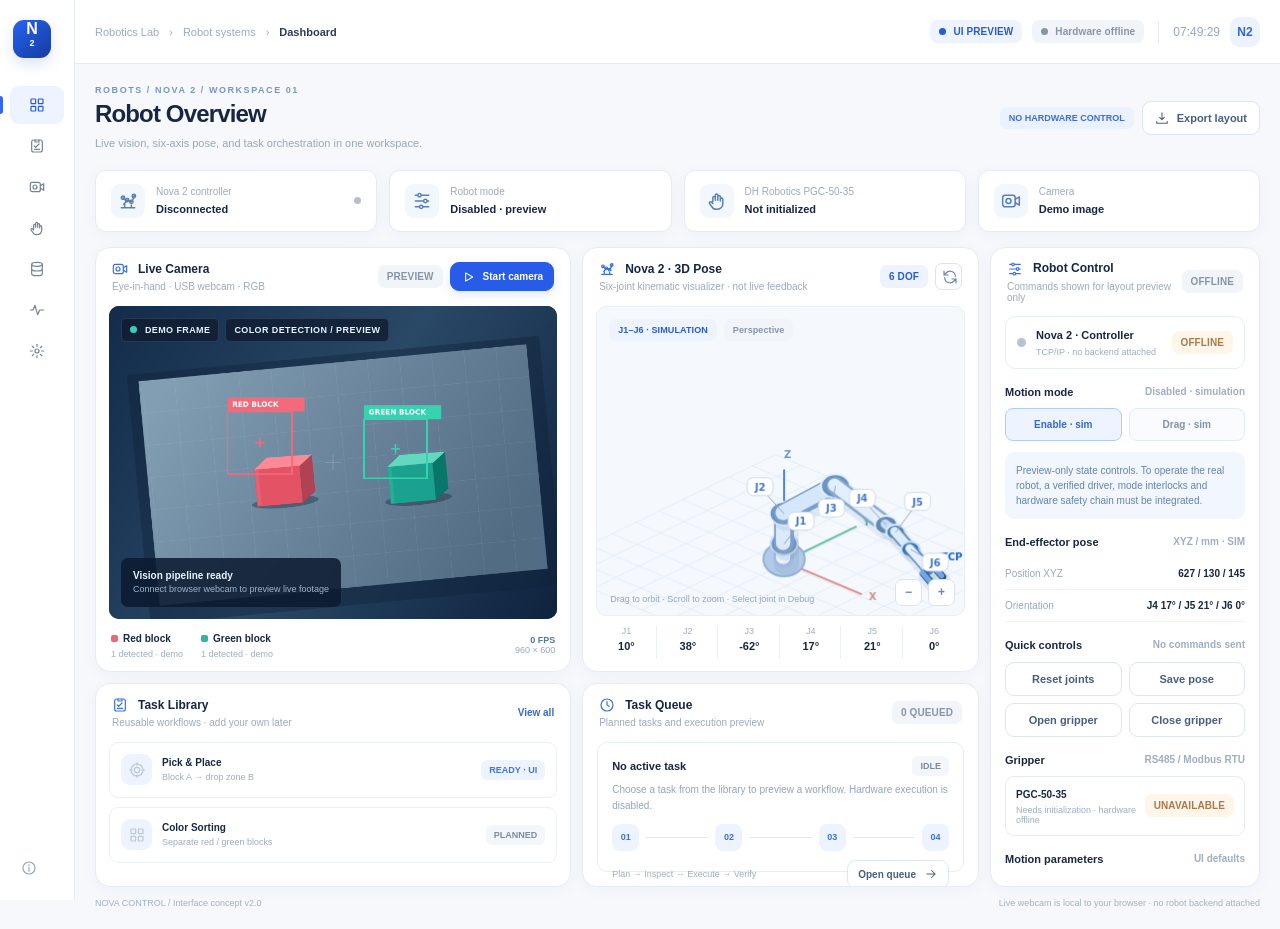
==== commit 2f1a660a: "Checkpoint 2026-11-13: token-efficient Astra harness, explore mode, pick/place skills - Harness: rea" ====
--- a/ui/index.html
+++ b/ui/index.html
@@ -11,7 +11,9 @@
 @media(max-width:1350px){.shell{grid-template-columns:75px 1fr}.sidebar{padding:20px 10px}.logo{justify-content:center;padding:0 0 28px}.logo h2,.logo small,.nav-btn span,.section-label,.sidebar-info,.sidebar-bottom span{display:none}.nav-btn{justify-content:center;padding:11px}.nav-btn.active:before{left:-10px}.nav-badge{display:none}.grid-main{grid-template-columns:minmax(320px,1.2fr) minmax(330px,1fr) 270px;gap:11px}.content{padding:21px 20px}.topbar{padding:0 20px}}
 @media(max-width:1100px){.grid-main{grid-template-columns:1fr 1fr;grid-template-rows:360px 195px auto;height:auto;max-height:none}.controls{grid-row:3;grid-column:span 2}.control-scroll{display:grid;grid-template-columns:repeat(2,1fr);gap:0 16px;overflow:visible}.status-strip{grid-template-columns:repeat(2,1fr)}.task-layout,.pagegrid{grid-template-columns:1fr}.task-library{grid-template-columns:repeat(2,1fr)}}
 @media(max-width:650px){.shell{display:block}.sidebar{height:58px;position:sticky;top:0;padding:7px;flex-direction:row;overflow:auto;gap:5px}.logo{padding:0 10px 0 2px}.logo-mark{height:35px;width:35px}.nav{flex-direction:row}.nav-btn{width:35px;flex-shrink:0}.sidebar-footer,.section-label{display:none}.topbar{height:48px;padding:0 12px}.top-right>.badge,.breadcrumbs span:nth-child(-n+3){display:none}.content{padding:17px 12px}.headline{align-items:flex-start}.headline h1{font-size:21px}.header-actions{flex-wrap:wrap;justify-content:end}.status-strip{gap:8px}.status-tile{padding:10px}.grid-main{display:grid;grid-template-columns:1fr;grid-template-rows:360px 365px auto auto auto}.controls{grid-row:auto;grid-column:auto}.control-scroll{display:block}.task-library{grid-template-columns:1fr}.formgrid{grid-template-columns:1fr}.kpi-grid{grid-template-columns:repeat(2,1fr)}}
-</style></head>
+</style>
+<link rel="stylesheet" href="debug_skills.css">
+</head>
 <body>
 <svg style="position:absolute;width:0;height:0;overflow:hidden" xmlns="http://www.w3.org/2000/svg">
 <symbol id="ico-grid" viewBox="0 0 24 24"><rect x="3" y="3" width="7" height="7" rx="1"/><rect x="14" y="3" width="7" height="7" rx="1"/><rect x="3" y="14" width="7" height="7" rx="1"/><rect x="14" y="14" width="7" height="7" rx="1"/></symbol>
@@ -76,7 +78,108 @@
 <!-- DATASET -->
 <section id="page-dataset" class="page"><div class="headline"><div><div class="overline">ROBOT LEARNING / DATASETS</div><h1>Dataset & VLA Studio</h1><p>Design demonstration capture and prepare an eventual LeRobot-compatible workflow.</p></div><div class="header-actions"><span class="badge blue">LEARNING-READY LAYOUT</span><button class="btn primary" id="mockRecord"><svg class="icon"><use href="#ico-play"/></svg> Preview recording</button></div></div><div class="kpi-grid" style="margin-bottom:15px"><div class="kpi"><small>Saved episodes</small><b>0</b><span class="chip">Prototype only</span></div><div class="kpi"><small>Camera channels</small><b>1</b><span class="chip blue">Wrist RGB</span></div><div class="kpi"><small>Target policy</small><b style="font-size:17px">SmolVLA</b><span class="chip">Future integration</span></div></div><div class="pagegrid"><div class="stack"><div class="card"><div class="card-head"><div><div class="card-title"><svg class="icon"><use href="#ico-db"/></svg> Demonstration Recorder</div><div class="card-desc">Configure future episode capture</div></div><span class="badge muted">INACTIVE</span></div><div class="card-pad" style="padding-top:0"><div class="formgrid"><div><label class="form-label">Task instruction</label><input class="field" value="Pick up the red block and place it at B" id="datasetTask"></div><div><label class="form-label">Capture frequency</label><select class="field" id="datasetFps"><option>10 FPS</option><option selected>15 FPS</option><option>20 FPS</option><option>30 FPS</option></select></div></div><div class="setting-list" style="margin-top:12px"><div class="setting-item"><div><strong>Eye-in-hand RGB video</strong><small>observation.images.wrist</small></div><input class="switch" type="checkbox" checked></div><div class="setting-item"><div><strong>Joint states & TCP pose</strong><small>robot state + synchronized timestamps</small></div><input class="switch" type="checkbox" checked></div><div class="setting-item"><div><strong>Gripper actions & feedback</strong><small>Unavailable until PGC connection is validated</small></div><input class="switch" type="checkbox" disabled></div></div><div class="editor-msg" style="margin-top:13px">Recording controls here only preview interface states; they do not write robot demonstrations or transmit commands. A synchronized backend is required for actual VLA data capture.</div></div></div><div class="card"><div class="card-head"><div><div class="card-title"><svg class="icon"><use href="#ico-folder"/></svg> Episode Library</div><div class="card-desc">Local design preview · currently empty</div></div><span class="badge muted">0 ITEMS</span></div><div class="empty-state"><svg class="icon xl" style="color:#bdcbe0"><use href="#ico-folder"/></svg><p>No recorded episodes.</p><span class="small-caption">Episodes will appear here when a backend is integrated.</span></div></div></div><div class="stack"><div class="card"><div class="card-head"><div class="card-title"><svg class="icon"><use href="#ico-robot"/></svg> Policy Deployment</div></div><div class="card-pad" style="padding-top:0"><div class="data-line"><span>Policy</span><strong>SmolVLA · placeholder</strong></div><div class="data-line"><span>Model weights</span><strong>Not loaded</strong></div><div class="data-line"><span>Inference backend</span><strong>None</strong></div><div class="data-line"><span>Action validator</span><strong>Not configured</strong></div><button class="btn full" style="margin-top:14px" id="mockLoadPolicy">Choose model weights</button></div></div><div class="card"><div class="card-head"><div class="card-title"><svg class="icon"><use href="#ico-info"/></svg> Data Quality Checklist</div></div><div class="card-pad" style="padding-top:0"><div class="data-line"><span>Camera timestamps</span><strong>Planned</strong></div><div class="data-line"><span>Robot feedback alignment</span><strong>Planned</strong></div><div class="data-line"><span>Action representation</span><strong>Undecided</strong></div><div class="data-line"><span>Episode success label</span><strong>Planned</strong></div></div></div></div></div></section>
 <!-- DEBUG -->
-<section id="page-debug" class="page"><div class="headline"><div><div class="overline">ENGINEERING / DIAGNOSTICS</div><h1>Debug & Telemetry</h1><p>Joint telemetry, raw events, connection diagnostics, and gripper troubleshooting.</p></div><div class="header-actions"><span class="badge muted">SIMULATED JOINTS</span><button class="btn" id="resetDebug"><svg class="icon"><use href="#ico-refresh"/></svg> Reset pose</button></div></div><div class="pagegrid"><div class="stack"><div class="card"><div class="card-head"><div><div class="card-title"><svg class="icon"><use href="#ico-pulse"/></svg> Joint Telemetry · 6 Axes</div><div class="card-desc">Range limits from Nova 2 product spec · UI simulation, not live state</div></div><span class="badge blue">J1 – J6</span></div><div class="card-pad" style="padding-top:0"><div id="jointSliders"></div></div></div><div class="card"><div class="card-head"><div><div class="card-title"><svg class="icon"><use href="#ico-sliders"/></svg> Controller Diagnostics</div><div class="card-desc">No network requests initiated</div></div><span class="badge orange">DISCONNECTED</span></div><div class="card-pad" style="padding-top:0"><div class="formgrid"><div class="data-line"><span>Robot model</span><strong>Nova 2</strong></div><div class="data-line"><span>Command port</span><strong>29999</strong></div><div class="data-line"><span>Feedback port</span><strong>30004 (V4)</strong></div><div class="data-line"><span>PGC interface</span><strong>RS485 / Modbus RTU</strong></div></div><div class="editor-msg" style="margin-top:11px">Before live deployment, verify V3/V4 firmware compatibility and confirm the CCBOX RS485 interface supports the required operations.</div></div></div></div><div class="stack"><div class="card"><div class="card-head"><div><div class="card-title"><svg class="icon"><use href="#ico-clock"/></svg> Activity & Event Log</div><div class="card-desc">Local preview interactions only</div></div><button class="btn sm" id="clearLogs">Clear</button></div><div class="card-pad" style="padding-top:0"><div class="debug-log" id="debugLog"></div><div class="small-caption" style="margin-top:9px">Hardware alerts and robot feedback will appear here when a backend is connected.</div></div></div><div class="card"><div class="card-head"><div class="card-title"><svg class="icon"><use href="#ico-shield"/></svg> System Health</div></div><div class="card-pad" style="padding-top:0"><div class="data-line"><span>Robot communication</span><strong>Offline</strong></div><div class="data-line"><span>ROS2 bridge</span><strong>Not configured</strong></div><div class="data-line"><span>Motion feedback</span><strong>Unavailable</strong></div><div class="data-line"><span>Gripper initialization</span><strong>Unknown</strong></div><div class="data-line"><span>Camera device</span><strong id="debugCamera">Preview only</strong></div></div></div></div></div></section>
+<section id="page-debug" class="page"><div class="headline"><div><div class="overline">ENGINEERING / DIAGNOSTICS</div><h1>Debug & Telemetry</h1><p>Joint telemetry, raw events, connection diagnostics, and gripper troubleshooting.</p></div><div class="header-actions"><span class="badge orange">LIVE HARDWARE</span><button class="btn" id="resetDebug"><svg class="icon"><use href="#ico-refresh"/></svg> Reset pose</button></div></div>
+<!-- ===== LIVE ROBOT SKILLS (logic: ui/debug_skills.js · styles: ui/debug_skills.css) ===== -->
+<div class="sk-panel">
+  <div class="card">
+    <div class="card-head">
+      <div>
+        <div class="card-title"><svg class="icon"><use href="#ico-robot"/></svg> Live Robot · Primitive Skills</div>
+        <div class="card-desc">Buttons here move the real Nova 2 and gripper · src/actions/primitives.py</div>
+      </div>
+      <div class="card-tools">
+        <span class="badge muted" id="skConn">CONNECTING…</span>
+        <button class="btn sk-stop" id="skStop" title="Halt motion and clear the queue"><svg class="icon"><use href="#ico-stop"/></svg> STOP</button>
+      </div>
+    </div>
+    <div class="card-pad sk-grid" style="padding-top:0">
+
+      <!-- live state -->
+      <section class="sk-box">
+        <h4>Robot state</h4>
+        <div class="sk-chips" id="skFlags"></div>
+        <div class="sk-readout" id="skPose"></div>
+        <div class="sk-readout" id="skJoints"></div>
+        <h4>Gripper</h4>
+        <div class="sk-line" id="skGripper">Not connected — press Open/Close to connect.</div>
+      </section>
+
+      <!-- safety + gripper -->
+      <section class="sk-box">
+        <h4>Safety</h4>
+        <label class="sk-arm"><input type="checkbox" class="switch" id="skArm">
+          <span><strong>Workspace clear</strong><br><small>Required for every motion button</small></span></label>
+        <div class="sk-row" style="margin-top:8px">
+          <button class="btn sm sk-motion" data-system="power_on" title="Mode 3 (arm power off) → power the arm, wait ~10 s">Power on</button>
+          <button class="btn sm sk-motion" data-system="enable" title="Release brakes (needs Workspace clear)">Enable</button>
+          <button class="btn sm" data-system="clear">Clear alarm</button>
+          <button class="btn sm" data-system="disable">Disable</button>
+        </div>
+        <label class="sk-label">Speed <strong id="skSpeedVal">20%</strong></label>
+        <input type="range" id="skSpeed" min="1" max="100" value="20">
+        <h4>Gripper</h4>
+        <div class="sk-row">
+          <button class="btn soft sk-motion" data-skill="open_gripper">Open</button>
+          <button class="btn soft sk-motion" data-skill="close_gripper">Close</button>
+        </div>
+        <label class="sk-label">Position <strong id="skGripPosVal">500</strong> <small>(0 closed · 1000 open)</small></label>
+        <div class="sk-row">
+          <input type="range" id="skGripPos" min="0" max="1000" step="10" value="500">
+          <button class="btn sm sk-motion" id="skGripSet">Set</button>
+        </div>
+        <label class="sk-label">Force <strong id="skForceVal">30%</strong></label>
+        <input type="range" id="skForce" min="20" max="100" value="30">
+      </section>
+
+      <!-- jog -->
+      <section class="sk-box">
+        <h4>Cartesian jog <small>move_relative</small></h4>
+        <div class="sk-row">
+          <select class="field sk-mini" id="skFrame"><option value="base">Base frame</option><option value="tool">Tool frame</option></select>
+          <input class="field sk-mini" id="skStepMm" type="number" min="0.1" max="100" step="0.5" value="10"><span class="sk-unit">mm</span>
+        </div>
+        <div class="sk-jog" id="skCartJog"></div>
+        <h4>Joint jog <small>jog_joint</small></h4>
+        <div class="sk-row">
+          <input class="field sk-mini" id="skStepDeg" type="number" min="0.1" max="20" step="0.5" value="5"><span class="sk-unit">deg</span>
+        </div>
+        <div class="sk-jog" id="skJointJog"></div>
+        <div class="sk-row" style="margin-top:10px">
+          <button class="btn sm sk-motion" data-skill="go_to_position" data-args='{"name":"home"}'>Go home</button>
+          <button class="btn sm" id="skSaveBtn">Save position…</button>
+        </div>
+      </section>
+    </div>
+  </div>
+
+  <div class="card">
+    <div class="card-head">
+      <div>
+        <div class="card-title"><svg class="icon"><use href="#ico-cam"/></svg> Cameras</div>
+        <div class="card-desc">MJPEG from ui/app.py · streams only while this tab is open · captures go to data/captures/</div>
+      </div>
+      <span class="badge muted" id="skCamBadge">—</span>
+    </div>
+    <div class="card-pad sk-cams" style="padding-top:0" id="skCams"></div>
+  </div>
+
+  <div class="card">
+    <div class="card-head">
+      <div>
+        <div class="card-title"><svg class="icon"><use href="#ico-sliders"/></svg> All Primitive Skills</div>
+        <div class="card-desc">Generated from /api/skills · add a primitive in actions/registry.py and it appears here</div>
+      </div>
+      <button class="btn sm" id="skReload"><svg class="icon"><use href="#ico-refresh"/></svg> Reload</button>
+    </div>
+    <div class="card-pad" style="padding-top:0">
+      <div class="sk-skills" id="skSkills"><div class="sk-line">Loading skills…</div></div>
+      <h4 class="sk-result-title">Last result</h4>
+      <pre class="sk-result" id="skResult">—</pre>
+    </div>
+  </div>
+</div>
+<!-- ===== /LIVE ROBOT SKILLS ===== -->
+<div class="pagegrid"><div class="stack"><div class="card"><div class="card-head"><div><div class="card-title"><svg class="icon"><use href="#ico-pulse"/></svg> Joint Telemetry · 6 Axes</div><div class="card-desc">Range limits from Nova 2 product spec · UI simulation, not live state</div></div><span class="badge blue">J1 – J6</span></div><div class="card-pad" style="padding-top:0"><div id="jointSliders"></div></div></div><div class="card"><div class="card-head"><div><div class="card-title"><svg class="icon"><use href="#ico-sliders"/></svg> Controller Diagnostics</div><div class="card-desc">No network requests initiated</div></div><span class="badge orange">DISCONNECTED</span></div><div class="card-pad" style="padding-top:0"><div class="formgrid"><div class="data-line"><span>Robot model</span><strong>Nova 2</strong></div><div class="data-line"><span>Command port</span><strong>29999</strong></div><div class="data-line"><span>Feedback port</span><strong>30004 (V4)</strong></div><div class="data-line"><span>PGC interface</span><strong>RS485 / Modbus RTU</strong></div></div><div class="editor-msg" style="margin-top:11px">Before live deployment, verify V3/V4 firmware compatibility and confirm the CCBOX RS485 interface supports the required operations.</div></div></div></div><div class="stack"><div class="card"><div class="card-head"><div><div class="card-title"><svg class="icon"><use href="#ico-clock"/></svg> Activity & Event Log</div><div class="card-desc">Local preview interactions only</div></div><button class="btn sm" id="clearLogs">Clear</button></div><div class="card-pad" style="padding-top:0"><div class="debug-log" id="debugLog"></div><div class="small-caption" style="margin-top:9px">Hardware alerts and robot feedback will appear here when a backend is connected.</div></div></div><div class="card"><div class="card-head"><div class="card-title"><svg class="icon"><use href="#ico-shield"/></svg> System Health</div></div><div class="card-pad" style="padding-top:0"><div class="data-line"><span>Robot communication</span><strong>Offline</strong></div><div class="data-line"><span>ROS2 bridge</span><strong>Not configured</strong></div><div class="data-line"><span>Motion feedback</span><strong>Unavailable</strong></div><div class="data-line"><span>Gripper initialization</span><strong>Unknown</strong></div><div class="data-line"><span>Camera device</span><strong id="debugCamera">Preview only</strong></div></div></div></div></div></section>
 <!-- SETTINGS -->
 <section id="page-settings" class="page"><div class="headline"><div><div class="overline">SYSTEM / CONFIGURATION</div><h1>Settings</h1><p>Review backend configuration fields, safety expectations and workspace preferences.</p></div><div class="header-actions"><span class="badge blue">LOCAL SETTINGS</span><button class="btn primary" id="settingsSave">Save UI preferences</button></div></div><div class="pagegrid"><div class="stack"><div class="card"><div class="card-head"><div><div class="card-title"><svg class="icon"><use href="#ico-robot"/></svg> Robot Connection</div><div class="card-desc">Form values only · no connection established</div></div></div><div class="card-pad" style="padding-top:0"><div class="formgrid"><div><label class="form-label">Robot model</label><input class="field" value="Dobot Nova 2" readonly></div><div><label class="form-label">Driver protocol</label><select class="field" id="protoVersion"><option>V3 · Dashboard 29999 / Motion 30003</option><option>V4 · Dashboard + Motion 29999</option></select></div><div><label class="form-label">Controller IP</label><input class="field" id="robotIp" value="192.168.5.1"></div><div><label class="form-label">Command port</label><input class="field" value="29999" readonly></div><div><label class="form-label">Feedback port (V4)</label><input class="field" value="30004" readonly></div><div><label class="form-label">Gripper</label><input class="field" value="DH Robotics PGC-50-35" readonly></div></div><div class="editor-msg" style="margin-top:14px">These are form placeholders based on published Dobot interfaces. Nothing is transmitted when you edit or save them.</div></div></div><div class="card"><div class="card-head"><div class="card-title"><svg class="icon"><use href="#ico-cam"/></svg> Camera & Coordinate Frames</div></div><div class="card-pad" style="padding-top:0"><div class="formgrid"><div><label class="form-label">Camera</label><input class="field" value="USB Webcam · Eye-in-Hand" readonly></div><div><label class="form-label">Reference frame</label><select class="field"><option>Robot base</option><option>Tool</option><option>Camera optical</option></select></div><div><label class="form-label">Position units</label><input class="field" value="millimetres (mm)" readonly></div><div><label class="form-label">Joint units</label><input class="field" value="degrees (°)" readonly></div></div></div></div></div><div class="stack"><div class="card"><div class="card-head"><div class="card-title"><svg class="icon"><use href="#ico-gear"/></svg> Workspace Preferences</div></div><div class="card-pad" style="padding-top:0"><div class="setting-list"><div class="setting-item"><div><strong>White & blue theme</strong><small>Minimal high-contrast controls</small></div><input class="switch" type="checkbox" checked disabled></div><div class="setting-item"><div><strong>Remember UI tab</strong><small>Prototype session only</small></div><input class="switch" id="rememberTab" type="checkbox" checked></div><div class="setting-item"><div><strong>Show simulated joint labels</strong><small>All six axes on 3D view</small></div><input class="switch" id="jointLabelSwitch" type="checkbox" checked></div></div></div></div><div class="card"><div class="card-head"><div class="card-title"><svg class="icon"><use href="#ico-shield"/></svg> Safety & Deployment</div></div><div class="card-pad" style="padding-top:0"><p class="small-caption">Before connecting a live robot: implement exclusive command ownership, verified controller mode, motion limits, safety-rated protection, watchdogs, physical stop behavior, gripper feedback and collision-aware planning.</p><div class="badge red" style="margin-top:12px">NO LIVE MOTION IN THIS PROTOTYPE</div></div></div></div></div></section>
 </main></div></div><div class="toast" id="toast" role="status" aria-live="polite"></div>
@@ -121,4 +224,7 @@
 function stopCam(){camOn=false;stream?.getTracks().forEach(t=>t.stop());stream=null;vid.srcObject=null;$('camBadge').textContent='PREVIEW';$('camLive').innerHTML='<span class="dot"></span> DEMO FRAME';$('cameraToggleText').textContent='Start camera';$('cameraSummary').textContent='Demo image';$('cameraHint').innerHTML='Vision pipeline ready<small>Connect browser webcam to preview live footage</small>';$('visionCamBtn').textContent='Start webcam';$('visionCamStatus').textContent='DEMO SOURCE';$('camFPS').textContent='0 FPS';$('redTarget').textContent='1 detected · demo';$('greenTarget').textContent='1 detected · demo';$('debugCamera').textContent='Preview only';makeDemo(cc,cam.width,cam.height);drawVision();eventLog('CAM','Camera stopped; demo frame restored')}
 $('cameraToggle').onclick=toggleCam;$('visionCamBtn').onclick=toggleCam;$('overlaySwitch').onchange=e=>{overlay=e.target.checked;$('visionOverlayStatus').textContent=overlay?'DETECTION ON':'DETECTION OFF';if(!camOn){makeDemo(cc,cam.width,cam.height);drawVision()}};$('crosshairSwitch').onchange=e=>{crosshair=e.target.checked;if(!camOn){makeDemo(cc,cam.width,cam.height);drawVision()}};$('pipelineSelect').onchange=e=>{if(!e.target.value.startsWith('HSV')){notify('AI model backend not integrated; retaining HSV visual preview')}else notify('HSV preview pipeline selected')};$('visionSnapshot').onclick=()=>{try{cam.toBlob(blob=>{const u=URL.createObjectURL(blob),a=document.createElement('a');a.href=u;a.download='nova2-webcam-preview.png';a.click();setTimeout(()=>URL.revokeObjectURL(u),800);eventLog('CAM','Snapshot of preview frame exported')},'image/png')}catch(e){notify('Snapshot not available')}};
 makeDemo(cc,cam.width,cam.height);drawVision();syncQ();renderQueue();renderPoints();renderSliders();renderTeach();eventLog('INFO','Nova 2 design prototype opened; no hardware backend');eventLog('INFO','Six-axis visualization and 7 UI tabs ready');setTimeout(resizeRobot,250);window.addEventListener('beforeunload',()=>stream?.getTracks().forEach(t=>t.stop()));
-</script></body></html>
+</script>
+<script src="debug_skills.js"></script>
+<script src="debug_cameras.js"></script>
+</body></html>
--- a/ui/debug_skills.css
+++ b/ui/debug_skills.css
@@ -0,0 +1,143 @@
+/* Live Robot · Primitive Skills panel (Debug tab).
+   Builds on index.html tokens/classes: .card .btn .badge .chip .field .switch */
+
+.sk-panel { display: grid; gap: 15px; margin-bottom: 15px; }
+
+.sk-grid {
+  display: grid;
+  grid-template-columns: minmax(0, 1.1fr) minmax(0, 1fr) minmax(0, 1.1fr);
+  gap: 12px;
+}
+.sk-box {
+  border: 1px solid var(--border);
+  border-radius: 11px;
+  padding: 12px 14px;
+  background: #fbfcff;
+  min-width: 0;
+}
+.sk-box h4, .sk-result-title {
+  margin: 12px 0 8px;
+  font-size: 10px;
+  letter-spacing: .4px;
+  text-transform: uppercase;
+  color: var(--muted);
+}
+.sk-box h4:first-child { margin-top: 0; }
+.sk-box h4 small { text-transform: none; letter-spacing: 0; font-weight: 600; color: #b3bfcf; }
+
+.sk-chips { display: flex; flex-wrap: wrap; gap: 5px; margin-bottom: 8px; }
+.chip.red { color: #c25565; background: #fff0f2; }
+
+.sk-readout {
+  display: grid;
+  grid-template-columns: repeat(3, minmax(0, 1fr));
+  gap: 5px;
+  margin-bottom: 6px;
+}
+.sk-readout div {
+  background: #fff;
+  border: 1px solid #edf1f7;
+  border-radius: 7px;
+  padding: 6px 7px;
+  font-size: 10px;
+  min-width: 0;
+}
+.sk-readout span { display: block; color: var(--muted); font-size: 9px; font-weight: 700; }
+.sk-readout strong { font-variant-numeric: tabular-nums; font-size: 11px; }
+
+.sk-line { font-size: 10px; color: var(--text); line-height: 1.6; }
+
+.sk-row { display: flex; align-items: center; gap: 7px; margin-bottom: 8px; }
+.sk-row input[type=range] { flex: 1; }
+.sk-label { display: block; font-size: 10px; color: var(--text); margin: 8px 0 5px; }
+.sk-label small { color: var(--muted); }
+.sk-unit { font-size: 10px; color: var(--muted); }
+.field.sk-mini { width: auto; min-width: 0; padding: 7px 8px; flex: 1; }
+
+.sk-arm {
+  display: flex; align-items: center; gap: 10px;
+  padding: 9px 10px; border-radius: 9px;
+  background: #fff8ec; border: 1px solid #f6e3c3;
+  font-size: 10px; cursor: pointer;
+}
+.sk-arm small { color: #a98a5c; }
+.sk-panel.armed .sk-arm { background: #eaf9f4; border-color: #bfe8d9; }
+.sk-panel.armed .sk-arm small { color: var(--green); }
+
+.sk-jog { display: grid; grid-template-columns: repeat(2, minmax(0, 1fr)); gap: 5px; }
+.sk-jog .sk-jog-row { display: contents; }
+.sk-jog .btn { height: 30px; font-size: 10px; padding: 0 6px; }
+
+/* motion buttons are greyed out until "Workspace clear" is on */
+.sk-panel:not(.armed) .sk-motion,
+.sk-panel.busy .sk-motion { opacity: .45; pointer-events: none; }
+
+.sk-stop {
+  background: var(--red); border-color: var(--red); color: #fff;
+  height: 38px; padding: 0 18px; font-weight: 900; letter-spacing: .5px;
+  box-shadow: 0 4px 12px #df637140;
+}
+.sk-stop:hover { background: #c94d5c; border-color: #c94d5c; }
+
+/* generated skill forms */
+.sk-skills {
+  display: grid;
+  grid-template-columns: repeat(auto-fill, minmax(250px, 1fr));
+  gap: 10px;
+}
+.sk-skill {
+  border: 1px solid var(--border);
+  border-radius: 11px;
+  padding: 11px 12px;
+  display: flex; flex-direction: column; gap: 7px;
+  min-width: 0;
+}
+.sk-skill header { display: flex; justify-content: space-between; align-items: center; gap: 6px; }
+.sk-skill header code { font-size: 11px; font-weight: 800; color: var(--ink); }
+.sk-skill p { margin: 0; font-size: 10px; line-height: 1.5; color: #7d8ca3; }
+.sk-fields { display: grid; grid-template-columns: repeat(3, minmax(0, 1fr)); gap: 5px; }
+.sk-fields label { font-size: 9px; color: var(--muted); font-weight: 700; display: flex; flex-direction: column; gap: 3px; min-width: 0; }
+.sk-fields label.wide { grid-column: 1 / -1; }
+.sk-fields .field { padding: 6px 7px; font-size: 10px; }
+.sk-fields .sk-array { display: grid; grid-template-columns: repeat(6, minmax(0, 1fr)); gap: 3px; }
+.sk-skill footer { display: flex; gap: 6px; margin-top: auto; }
+
+.sk-result {
+  margin: 0; max-height: 220px; overflow: auto;
+  background: #13213a; color: #cfe0ff;
+  border-radius: 9px; padding: 11px 12px;
+  font-size: 10px; line-height: 1.5; white-space: pre-wrap; word-break: break-word;
+}
+.sk-result.error { color: #ffc2ca; }
+
+/* camera windows */
+.sk-cams { display: grid; grid-template-columns: repeat(auto-fit, minmax(320px, 1fr)); gap: 12px; }
+.sk-cam { border: 1px solid var(--border); border-radius: 11px; overflow: hidden; background: #0f1a2c; min-width: 0; }
+.sk-cam header {
+  display: flex; align-items: center; justify-content: space-between; gap: 8px;
+  padding: 9px 11px; background: #fff; border-bottom: 1px solid var(--border);
+}
+.sk-cam header strong { font-size: 11px; }
+.sk-cam .sk-view { position: relative; aspect-ratio: 16 / 9; display: grid; place-items: center; }
+.sk-cam img { width: 100%; height: 100%; object-fit: contain; display: block; }
+.sk-cam .sk-paused {
+  position: absolute; inset: 0; display: grid; place-items: center;
+  color: #9fb3d1; font-size: 11px; font-weight: 700; letter-spacing: .4px;
+}
+.sk-cam footer {
+  display: flex; flex-wrap: wrap; align-items: center; gap: 6px;
+  padding: 8px 10px; background: #fff; border-top: 1px solid var(--border);
+}
+.sk-cam footer .field { width: auto; padding: 6px 8px; font-size: 10px; }
+.sk-cam footer .sk-camstat { margin-left: auto; font-size: 10px; color: var(--muted); font-variant-numeric: tabular-nums; }
+
+@media (max-width: 1100px) {
+  .sk-grid { grid-template-columns: 1fr 1fr; }
+  .sk-grid .sk-box:first-child { grid-column: 1 / -1; }
+}
+@media (max-width: 650px) {
+  .sk-grid { grid-template-columns: 1fr; }
+  .sk-readout { grid-template-columns: repeat(2, minmax(0, 1fr)); }
+  .sk-fields { grid-template-columns: repeat(2, minmax(0, 1fr)); }
+  .sk-fields .sk-array { grid-template-columns: repeat(3, minmax(0, 1fr)); }
+}
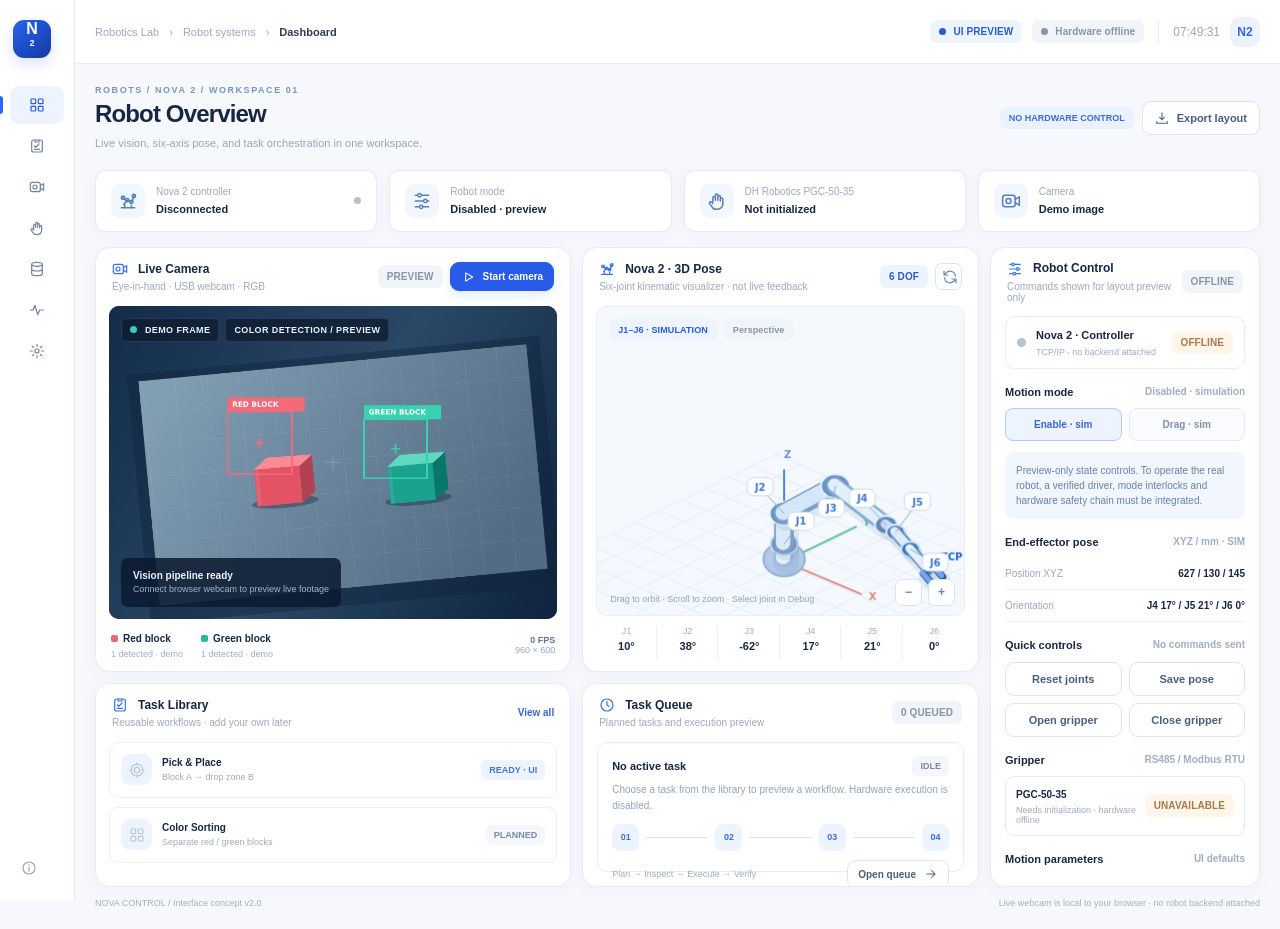
==== commit 05805831: "Calibration infrastructure: ChArUco for both cameras, surveyed workcell limits - ChArUco board (7x5," ====
--- a/ui/index.html
+++ b/ui/index.html
@@ -114,6 +114,8 @@
           <button class="btn sm sk-motion" data-system="enable" title="Release brakes (needs Workspace clear)">Enable</button>
           <button class="btn sm" data-system="clear">Clear alarm</button>
           <button class="btn sm" data-system="disable">Disable</button>
+          <button class="btn sm sk-motion" data-system="drag_on" title="Hand-guiding: push the arm by hand (robot must be enabled and still; needs Workspace clear)">Drag on</button>
+          <button class="btn sm" data-system="drag_off" title="Leave hand-guiding (back to ENABLED)">Drag off</button>
         </div>
         <label class="sk-label">Speed <strong id="skSpeedVal">20%</strong></label>
         <input type="range" id="skSpeed" min="1" max="100" value="20">
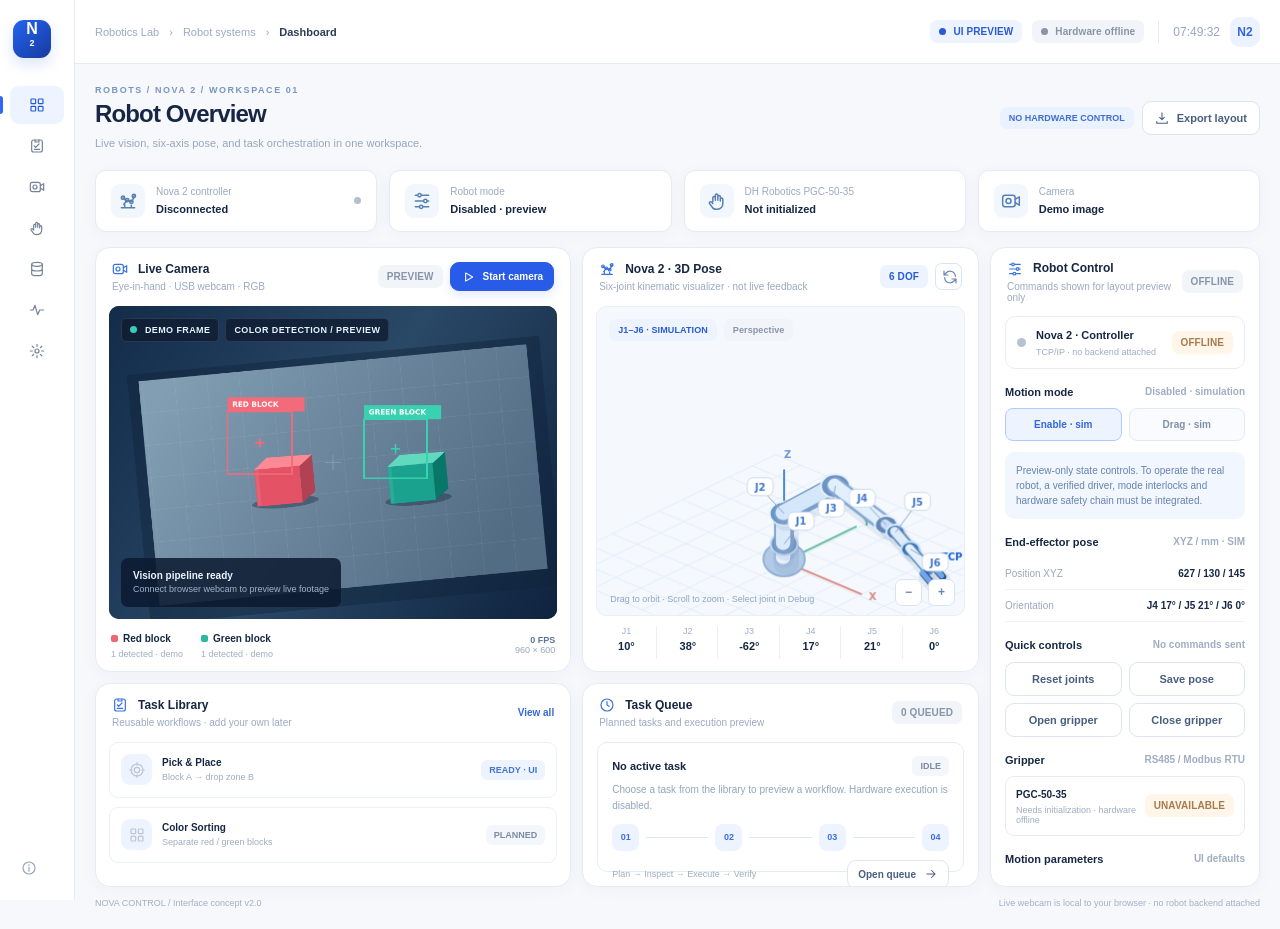
==== commit 3dc53e2e: "Astra sees pictures only; free planning at 50 %; contact = Pause; judge v0; D455 recalibrated Percep" ====
--- a/ui/index.html
+++ b/ui/index.html
@@ -109,7 +109,7 @@
         <h4>Safety</h4>
         <label class="sk-arm"><input type="checkbox" class="switch" id="skArm">
           <span><strong>Workspace clear</strong><br><small>Required for every motion button</small></span></label>
-        <div class="sk-row" style="margin-top:8px">
+        <div class="sk-row sk-actions" style="margin-top:8px">
           <button class="btn sm sk-motion" data-system="power_on" title="Mode 3 (arm power off) → power the arm, wait ~10 s">Power on</button>
           <button class="btn sm sk-motion" data-system="enable" title="Release brakes (needs Workspace clear)">Enable</button>
           <button class="btn sm" data-system="clear">Clear alarm</button>
@@ -146,7 +146,7 @@
           <input class="field sk-mini" id="skStepDeg" type="number" min="0.1" max="20" step="0.5" value="5"><span class="sk-unit">deg</span>
         </div>
         <div class="sk-jog" id="skJointJog"></div>
-        <div class="sk-row" style="margin-top:10px">
+        <div class="sk-row sk-actions" style="margin-top:10px">
           <button class="btn sm sk-motion" data-skill="go_to_position" data-args='{"name":"home"}'>Go home</button>
           <button class="btn sm" id="skSaveBtn">Save position…</button>
         </div>
--- a/ui/debug_skills.css
+++ b/ui/debug_skills.css
@@ -48,6 +48,8 @@
 .sk-line { font-size: 10px; color: var(--text); line-height: 1.6; }
 
 .sk-row { display: flex; align-items: center; gap: 7px; margin-bottom: 8px; }
+.sk-actions { flex-wrap: wrap; }
+.sk-actions .btn { flex-shrink: 0; }
 .sk-row input[type=range] { flex: 1; }
 .sk-label { display: block; font-size: 10px; color: var(--text); margin: 8px 0 5px; }
 .sk-label small { color: var(--muted); }
@@ -82,7 +84,7 @@
 /* generated skill forms */
 .sk-skills {
   display: grid;
-  grid-template-columns: repeat(auto-fill, minmax(250px, 1fr));
+  grid-template-columns: repeat(auto-fill, minmax(min(250px, 100%), 1fr));
   gap: 10px;
 }
 .sk-skill {
@@ -100,7 +102,7 @@
 .sk-fields label.wide { grid-column: 1 / -1; }
 .sk-fields .field { padding: 6px 7px; font-size: 10px; }
 .sk-fields .sk-array { display: grid; grid-template-columns: repeat(6, minmax(0, 1fr)); gap: 3px; }
-.sk-skill footer { display: flex; gap: 6px; margin-top: auto; }
+.sk-skill footer { display: flex; flex-wrap: wrap; gap: 6px; margin-top: auto; }
 
 .sk-result {
   margin: 0; max-height: 220px; overflow: auto;
@@ -111,7 +113,7 @@
 .sk-result.error { color: #ffc2ca; }
 
 /* camera windows */
-.sk-cams { display: grid; grid-template-columns: repeat(auto-fit, minmax(320px, 1fr)); gap: 12px; }
+.sk-cams { display: grid; grid-template-columns: repeat(auto-fit, minmax(min(320px, 100%), 1fr)); gap: 12px; }
 .sk-cam { border: 1px solid var(--border); border-radius: 11px; overflow: hidden; background: #0f1a2c; min-width: 0; }
 .sk-cam header {
   display: flex; align-items: center; justify-content: space-between; gap: 8px;
@@ -136,6 +138,7 @@
   .sk-grid .sk-box:first-child { grid-column: 1 / -1; }
 }
 @media (max-width: 650px) {
+  .sk-panel .card-head { flex-wrap: wrap; }
   .sk-grid { grid-template-columns: 1fr; }
   .sk-readout { grid-template-columns: repeat(2, minmax(0, 1fr)); }
   .sk-fields { grid-template-columns: repeat(2, minmax(0, 1fr)); }
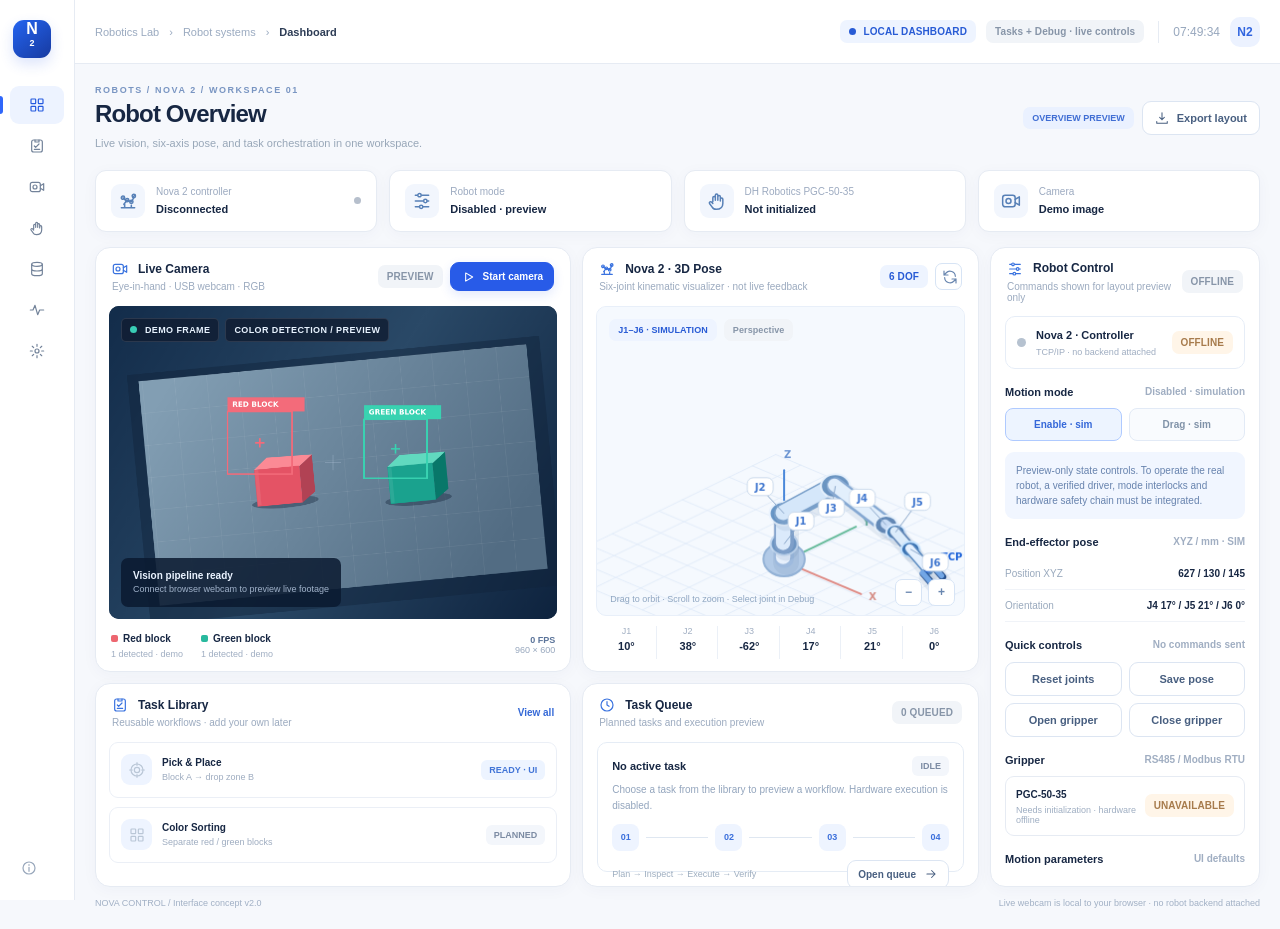
==== commit e70b8a46: "Threading task: program mode, insert primitive, reference pictures, self-check and keep-going - prog" ====
--- a/ui/index.html
+++ b/ui/index.html
@@ -13,6 +13,7 @@
 @media(max-width:650px){.shell{display:block}.sidebar{height:58px;position:sticky;top:0;padding:7px;flex-direction:row;overflow:auto;gap:5px}.logo{padding:0 10px 0 2px}.logo-mark{height:35px;width:35px}.nav{flex-direction:row}.nav-btn{width:35px;flex-shrink:0}.sidebar-footer,.section-label{display:none}.topbar{height:48px;padding:0 12px}.top-right>.badge,.breadcrumbs span:nth-child(-n+3){display:none}.content{padding:17px 12px}.headline{align-items:flex-start}.headline h1{font-size:21px}.header-actions{flex-wrap:wrap;justify-content:end}.status-strip{gap:8px}.status-tile{padding:10px}.grid-main{display:grid;grid-template-columns:1fr;grid-template-rows:360px 365px auto auto auto}.controls{grid-row:auto;grid-column:auto}.control-scroll{display:block}.task-library{grid-template-columns:1fr}.formgrid{grid-template-columns:1fr}.kpi-grid{grid-template-columns:repeat(2,1fr)}}
 </style>
 <link rel="stylesheet" href="debug_skills.css">
+<link rel="stylesheet" href="tasks.css">
 </head>
 <body>
 <svg style="position:absolute;width:0;height:0;overflow:hidden" xmlns="http://www.w3.org/2000/svg">
@@ -49,11 +50,11 @@
 <div class="section-label" style="padding-top:23px">SYSTEM</div>
 <button class="nav-btn" data-page="debug" title="Debug"><svg class="icon"><use href="#ico-pulse"/></svg><span>Debug & Telemetry</span></button>
 <button class="nav-btn" data-page="settings" title="Settings"><svg class="icon"><use href="#ico-gear"/></svg><span>Settings</span></button>
-</nav><div class="sidebar-footer"><div class="sidebar-info"><strong><svg class="icon" style="color:#3d6fce"><use href="#ico-shield"/></svg> Preview environment</strong><p>No commands are sent to your Dobot Nova 2. All motor and gripper controls are mock interactions.</p></div><div class="sidebar-bottom"><svg class="icon"><use href="#ico-info"/></svg><span>Interface concept · v2.0</span></div></div></aside>
-<div class="main"><header class="topbar"><div class="breadcrumbs"><span>Robotics Lab</span><span>›</span><span>Robot systems</span><span>›</span><strong id="breadcrumb">Dashboard</strong></div><div class="top-right"><span class="badge blue"><span class="dot"></span> UI PREVIEW</span><span class="badge muted"><span class="dot"></span> Hardware offline</span><div class="vertical"></div><span class="muted" id="topClock">--:--</span><div class="avatar">N2</div></div></header>
+</nav><div class="sidebar-footer"><div class="sidebar-info"><strong><svg class="icon" style="color:#3d6fce"><use href="#ico-shield"/></svg> Local control dashboard</strong><p>Tasks and Debug send live robot commands. Motion requires Workspace clear.</p></div><div class="sidebar-bottom"><svg class="icon"><use href="#ico-info"/></svg><span>Interface concept · v2.0</span></div></div></aside>
+<div class="main"><header class="topbar"><div class="breadcrumbs"><span>Robotics Lab</span><span>›</span><span>Robot systems</span><span>›</span><strong id="breadcrumb">Dashboard</strong></div><div class="top-right"><span class="badge blue"><span class="dot"></span> LOCAL DASHBOARD</span><span class="badge muted">Tasks + Debug · live controls</span><div class="vertical"></div><span class="muted" id="topClock">--:--</span><div class="avatar">N2</div></div></header>
 <main class="content">
 <!-- DASHBOARD -->
-<section id="page-dashboard" class="page active"><div class="headline"><div><div class="overline">ROBOTS / NOVA 2 / WORKSPACE 01</div><h1>Robot Overview</h1><p>Live vision, six-axis pose, and task orchestration in one workspace.</p></div><div class="header-actions"><span class="prototype-tag">NO HARDWARE CONTROL</span><button class="btn" id="exportPreview"><svg class="icon"><use href="#ico-download"/></svg> Export layout</button></div></div>
+<section id="page-dashboard" class="page active"><div class="headline"><div><div class="overline">ROBOTS / NOVA 2 / WORKSPACE 01</div><h1>Robot Overview</h1><p>Live vision, six-axis pose, and task orchestration in one workspace.</p></div><div class="header-actions"><span class="prototype-tag">OVERVIEW PREVIEW</span><button class="btn" id="exportPreview"><svg class="icon"><use href="#ico-download"/></svg> Export layout</button></div></div>
 <div class="status-strip"><div class="status-tile"><div class="status-icon"><svg class="icon lg"><use href="#ico-robot"/></svg></div><div class="status-meta"><small>Nova 2 controller</small><strong>Disconnected</strong></div><span class="right-status"><span class="dot"></span></span></div><div class="status-tile"><div class="status-icon"><svg class="icon lg"><use href="#ico-sliders"/></svg></div><div class="status-meta"><small>Robot mode</small><strong id="modeSummary">Disabled · preview</strong></div></div><div class="status-tile"><div class="status-icon"><svg class="icon lg"><use href="#ico-hand"/></svg></div><div class="status-meta"><small>DH Robotics PGC-50-35</small><strong>Not initialized</strong></div></div><div class="status-tile"><div class="status-icon"><svg class="icon lg"><use href="#ico-cam"/></svg></div><div class="status-meta"><small>Camera</small><strong id="cameraSummary">Demo image</strong></div></div></div>
 <div class="grid-main">
 <div class="card"><div class="card-head"><div><div class="card-title"><svg class="icon"><use href="#ico-cam"/></svg> Live Camera</div><div class="card-desc">Eye-in-hand · USB webcam · RGB</div></div><div class="card-tools"><span class="badge muted" id="camBadge">PREVIEW</span><button class="btn primary sm" id="cameraToggle"><svg class="icon"><use href="#ico-play"/></svg><span id="cameraToggleText">Start camera</span></button></div></div><div class="camera-stage"><canvas id="camCanvas" width="960" height="600"></canvas><div class="camera-overlay"><span class="glass" id="camLive"><span class="dot"></span> DEMO FRAME</span><span class="glass" id="camOverlayLabel">COLOR DETECTION / PREVIEW</span></div><div class="camera-caption" id="cameraHint">Vision pipeline ready<small>Connect browser webcam to preview live footage</small></div><video id="camVideo" playsinline muted autoplay style="display:none"></video></div><div class="camera-foot"><div class="camera-key"><div><strong><span class="swatch red"></span>Red block</strong><small id="redTarget">1 detected · demo</small></div><div><strong><span class="swatch green"></span>Green block</strong><small id="greenTarget">1 detected · demo</small></div></div><div class="muted" style="font-size:9px;text-align:right"><strong id="camFPS" style="display:block;color:#5b749a">0 FPS</strong><span id="camResolution">960 × 600</span></div></div></div>
@@ -63,14 +64,31 @@
 <div class="card"><div class="card-head"><div><div class="card-title"><svg class="icon"><use href="#ico-clock"/></svg> Task Queue</div><div class="card-desc">Planned tasks and execution preview</div></div><span class="badge muted" id="queueCount">0 QUEUED</span></div><div class="task-preview"><div><div class="split-head" style="margin-bottom:6px"><strong style="font-size:11px" id="nextTask">No active task</strong><span class="chip" id="queueState">IDLE</span></div><div class="small-caption" id="queueHint">Choose a task from the library to preview a workflow. Hardware execution is disabled.</div><div class="preview-steps"><span class="step-ball">01</span><span class="step-line"></span><span class="step-ball">02</span><span class="step-line"></span><span class="step-ball">03</span><span class="step-line"></span><span class="step-ball">04</span></div></div><div class="task-preview-bottom"><small>Plan → Inspect → Execute → Verify</small><button class="btn sm" data-go="tasks">Open queue <svg class="icon"><use href="#ico-arrow"/></svg></button></div></div></div>
 </div><div class="info-foot"><span>NOVA CONTROL / Interface concept v2.0</span><span>Live webcam is local to your browser · no robot backend attached</span></div></section>
 <!-- TASKS -->
-<section id="page-tasks" class="page"><div class="headline"><div><div class="overline">AUTOMATION / TASKS</div><h1>Tasks & Routines</h1><p>Design, stage and inspect robot workflows before real execution is wired up.</p></div><div class="header-actions"><span class="badge blue">WORKFLOW PREVIEW</span><button class="btn primary" id="mockCreateTask"><svg class="icon"><use href="#ico-plus"/></svg> New routine</button></div></div><div class="task-layout"><div class="stack"><div class="card"><div class="card-head"><div><div class="card-title"><svg class="icon"><use href="#ico-grid"/></svg> Task Templates</div><div class="card-desc">Structured for future automation and VLA integration</div></div></div><div class="card-pad" style="padding-top:0"><div class="task-library" id="allTasks">
-<div class="template-card"><div class="ticon"><svg class="icon lg"><use href="#ico-target"/></svg></div><h3>Pick & Place</h3><p>Find a block at A, grasp, lift, transfer to B and verify the placement.</p><button class="btn sm" data-add-task="Pick & Place">Add to queue <svg class="icon"><use href="#ico-plus"/></svg></button></div>
-<div class="template-card"><div class="ticon"><svg class="icon lg"><use href="#ico-grid"/></svg></div><h3>Color Sorting</h3><p>Detect red and green objects, then sort to designated output bins.</p><button class="btn sm" data-add-task="Color Sorting">Add to queue <svg class="icon"><use href="#ico-plus"/></svg></button></div>
-<div class="template-card"><div class="ticon"><svg class="icon lg"><use href="#ico-cam"/></svg></div><h3>Visual Inspection</h3><p>Capture a frame and inspect detected objects or pose quality.</p><button class="btn sm" data-add-task="Visual Inspection">Add to queue <svg class="icon"><use href="#ico-plus"/></svg></button></div>
-<div class="template-card"><div class="ticon"><svg class="icon lg"><use href="#ico-sliders"/></svg></div><h3>Calibrate Workspace</h3><p>Plan camera intrinsics, table plane and reference-frame calibration.</p><button class="btn sm" data-add-task="Calibrate Workspace">Add to queue <svg class="icon"><use href="#ico-plus"/></svg></button></div>
-<div class="template-card"><div class="ticon"><svg class="icon lg"><use href="#ico-hand"/></svg></div><h3>Teach Trajectory</h3><p>Capture joint states and waypoints for a manual demonstration.</p><button class="btn sm" data-add-task="Teach Trajectory">Add to queue <svg class="icon"><use href="#ico-plus"/></svg></button></div>
-<div class="template-card"><div class="ticon"><svg class="icon lg"><use href="#ico-db"/></svg></div><h3>VLA Policy Run</h3><p>Reserve an interface for model inference, action validation and playback.</p><button class="btn sm" data-add-task="VLA Policy Run">Add to queue <svg class="icon"><use href="#ico-plus"/></svg></button></div>
-</div></div></div></div><div class="card"><div class="card-head"><div><div class="card-title"><svg class="icon"><use href="#ico-clock"/></svg> Execution Queue</div><div class="card-desc">Local UI only · not linked to Nova 2</div></div><button class="btn sm" id="clearQueue">Clear</button></div><div class="card-pad card-fill"><div id="queueList"><div class="empty-state">No tasks in queue yet.</div></div><div class="editor-msg" style="margin-top:16px">Actual execution will require controller connection, verified motion plan, workspace guard checks, gripper feedback and safe stop handling.</div></div></div></div></section>
+<section id="page-tasks" class="page">
+  <div class="headline"><div><div class="overline">MANUAL TASKS / D455</div><h1>Pick &amp; Place (D455)</h1><p>Capture the workspace, click a top face, then review and run each motion by hand.</p></div><div class="header-actions"><span class="badge orange">LIVE ROBOT CONTROL</span><button class="btn danger" id="tasksStop">STOP</button></div></div>
+  <div class="task-layout">
+    <div class="stack">
+      <div class="card" id="tasksCaptureCard">
+        <div class="card-head"><div><div class="card-title"><svg class="icon"><use href="#ico-cam"/></svg> Env camera · raw colour</div><div class="card-desc">D455 aligned depth · full-image pixels</div></div><button class="btn primary" id="tasksCapture">Capture env</button></div>
+        <div class="card-pad" style="padding-top:0">
+          <div class="tasks-frame"><div class="empty-state" id="tasksFrameEmpty">Capture env to load a raw D455 frame.</div><canvas id="tasksCanvas" width="1" height="1" role="img" aria-label="Captured D455 colour frame; click a top face to locate it" hidden></canvas></div>
+          <p class="small-caption" id="tasksFrameInfo">Click an object or a support surface. The click marker stays in this browser.</p>
+          <div id="tasksStatus" class="tasks-status small-caption" role="status" aria-live="polite"></div>
+        </div>
+      </div>
+      <div class="card">
+        <div class="card-head"><div><div class="card-title"><svg class="icon"><use href="#ico-target"/></svg> Last locate result</div><div class="card-desc">Robot base coordinates · millimetres and degrees</div></div></div>
+        <div class="card-pad" style="padding-top:0"><div id="tasksLocateResult" aria-live="polite"><p class="small-caption">Capture env, then click a top face.</p></div><div class="tasks-actions"><button class="btn" id="tasksUseObject" disabled>Use as object</button><button class="btn" id="tasksUseTarget" disabled>Use as target</button></div></div>
+      </div>
+      <div class="card"><div class="card-head"><div><div class="card-title"><svg class="icon"><use href="#ico-grid"/></svg> Task templates</div><div class="card-desc">Choose a card to open its controls</div></div></div><div class="card-pad" style="padding-top:0"><div class="task-library" id="tasksTemplates"></div></div></div>
+    </div>
+    <div class="stack">
+      <div class="editor-msg"><strong id="tasksSafety">Motion disabled.</strong> Use the existing <button class="text-link" data-go="debug">Workspace clear toggle in Debug</button> before Pick or Place. Review coordinates and quality warnings before motion.</div>
+      <div id="tasksSlots" class="stack"></div>
+      <div class="card"><div class="card-head"><div><div class="card-title"><svg class="icon"><use href="#ico-clock"/></svg> Execution steps</div><div class="card-desc">Results from the live Debug executor</div></div></div><div class="card-pad" style="padding-top:0"><div id="tasksExecution" aria-live="polite"><p class="small-caption">No task has run yet.</p></div></div></div>
+    </div>
+  </div>
+</section>
 <!-- VISION -->
 <section id="page-vision" class="page"><div class="headline"><div><div class="overline">PERCEPTION / EYE-IN-HAND</div><h1>Vision & Camera</h1><p>Camera preview, object detection, calibration and robot-coordinate mapping.</p></div><div class="header-actions"><button class="btn" id="visionSnapshot"><svg class="icon"><use href="#ico-download"/></svg> Snapshot</button><button class="btn primary" id="visionCamBtn"><svg class="icon"><use href="#ico-play"/></svg> Start webcam</button></div></div><div class="pagegrid"><div class="stack"><div class="card" style="min-height:410px"><div class="card-head"><div><div class="card-title"><svg class="icon"><use href="#ico-cam"/></svg> RGB Stream</div><div class="card-desc">Shared live browser camera from Overview · optional color overlay</div></div><span class="badge blue" id="visionCamStatus">DEMO SOURCE</span></div><div class="camera-stage" style="min-height:350px;margin-bottom:13px"><canvas id="visionCanvas" width="960" height="600"></canvas><div class="camera-overlay"><span class="glass">EYE-IN-HAND / RGB</span><span class="glass" id="visionOverlayStatus">DETECTION ON</span></div></div></div><div class="card"><div class="card-head"><div><div class="card-title"><svg class="icon"><use href="#ico-target"/></svg> Detected Objects</div><div class="card-desc">Illustrative boxes until webcam is started</div></div><span class="badge muted">2 CLASS PREVIEW</span></div><div class="card-pad" style="padding-top:0"><div class="table-wrap"><table class="simple-table"><thead><tr><th>Object</th><th>Pixel center</th><th>Confidence</th><th>Robot XYZ</th></tr></thead><tbody><tr><td><span class="swatch red"></span>Red block</td><td id="redPixel">(356, 310)</td><td>HSV threshold*</td><td class="muted">Not calibrated</td></tr><tr><td><span class="swatch green"></span>Green block</td><td id="greenPixel">(605, 350)</td><td>HSV threshold*</td><td class="muted">Not calibrated</td></tr></tbody></table></div><div class="small-caption" style="margin-top:10px">* Color segmentation is only a demonstration; no ML confidence score is calculated. Robot XYZ requires camera calibration and a known surface or depth.</div></div></div></div><div class="stack"><div class="card"><div class="card-head"><div class="card-title"><svg class="icon"><use href="#ico-sliders"/></svg> Perception Settings</div></div><div class="card-pad" style="padding-top:0"><label class="form-label">Detection pipeline</label><select class="field" id="pipelineSelect"><option>HSV color segmentation</option><option>YOLOE · placeholder</option><option>Depth Anything · placeholder</option></select><div class="setting-item" style="margin-top:12px"><div><strong>Show bounding boxes</strong><small>Overlay detections on camera preview</small></div><input class="switch" type="checkbox" id="overlaySwitch" checked></div><div class="setting-item" style="margin-top:9px"><div><strong>Crosshair</strong><small>Reference image center</small></div><input class="switch" type="checkbox" id="crosshairSwitch" checked></div><div class="editor-msg" style="margin-top:12px">Only HSV is implemented as a basic browser preview. Other model choices reserve UI space for a future backend.</div></div></div><div class="card"><div class="card-head"><div><div class="card-title"><svg class="icon"><use href="#ico-target"/></svg> Calibration</div><div class="card-desc">Camera-to-robot coordinate mapping</div></div><span class="badge orange">NOT CALIBRATED</span></div><div class="card-pad" style="padding-top:0"><div class="data-line"><span>Intrinsics</span><strong>Missing</strong></div><div class="data-line"><span>Hand–eye transform</span><strong>Missing</strong></div><div class="data-line"><span>Table plane / block Z</span><strong>Missing</strong></div><div class="data-line"><span>Camera frame</span><strong>camera_optical</strong></div><div style="margin-top:14px"><button class="btn full" id="calibrationPreview">Open calibration workflow</button></div></div></div></div></div></section>
 <!-- TEACHING -->
@@ -212,9 +230,8 @@
 function renderSliders(){const list=$('jointSliders');list.innerHTML=q.map((n,i)=>`<div class="joint-slider"><label>J${i+1} · ${jnames[i]}</label><input type="range" min="${-limits[i]}" max="${limits[i]}" value="${n}" step="1" data-joint="${i}" aria-label="Joint ${i+1}"><output>${n}°</output></div>`).join('');list.querySelectorAll('[data-joint]').forEach(el=>el.addEventListener('input',e=>{q[+el.dataset.joint]=+el.value;syncQ()}))}
 function resetJ(){q=[...defaultQ];syncQ();eventLog('SIM','Virtual joint pose reset; no hardware motion')};$('mockHome').onclick=resetJ;$('resetDebug').onclick=resetJ;$('teachReset').onclick=resetJ;
 let points=[];let teachMode='Waypoint',teaching=false;function renderTeach(){const xyz=fk().tcp.map(v=>Math.round(v*1000));const vals=[['X',xyz[0]+' mm'],['Y',xyz[1]+' mm'],['Z',xyz[2]+' mm'],['J1',q[0]+'°'],['J2',q[1]+'°'],['J3',q[2]+'°']];$('teachPoseGrid').innerHTML=vals.map(x=>`<div class="pose-cell"><label>${x[0]}</label><strong>${x[1]}</strong></div>`).join('')};function renderPoints(){$('pointCount').textContent=`${points.length} PTS`;$('pointList').innerHTML=points.length?points.slice().reverse().map((p,i)=>`<div class="queue-row"><span class="step-ball">${points.length-i}</span><div><strong>${p.name}</strong><small>XYZ ${p.xyz.join(', ')} mm · UI demo</small></div><span class="chip blue">SAVED · UI</span></div>`).join(''):'<div class="empty-state">No points saved yet.</div>'};function addPoint(){let xyz=fk().tcp.map(x=>Math.round(x*1000));let n=points.length+1;points.push({name:`Waypoint ${String(n).padStart(2,'0')}`,xyz,q:[...q]});renderPoints();eventLog('SIM',`Saved virtual waypoint ${n}; not written to robot`);notify('Virtual waypoint added for this UI session')};$('mockTeach').onclick=()=>{addPoint();setPage('teaching')};$('addWaypoint').onclick=addPoint;$$('[data-teach]').forEach(b=>b.onclick=()=>{teachMode=b.dataset.teach;$$('[data-teach]').forEach(x=>x.classList.toggle('selected',x===b));eventLog('SIM',`Teaching layout → ${teachMode}`);notify(`${teachMode} UI selected; no robot mode changed`)});$('teachStart').onclick=()=>{teaching=!teaching;$('teachStartText').textContent=teaching?'Stop demo session':'Start demo session';$('teachStateBadge').textContent=teaching?'UI SESSION':'IDLE';$('teachStateBadge').className='badge '+(teaching?'blue':'muted');eventLog('SIM',`Teaching preview session ${teaching?'started':'stopped'}`);notify('Teaching preview '+(teaching?'started':'stopped')+' — no telemetry capture')};
-let queue=[];function renderQueue(){let n=queue.length;$('queueCount').textContent=n+' QUEUED';$('nextTask').textContent=n?queue[0]:'No active task';$('queueState').textContent=n?'STAGED':'IDLE';$('queueHint').textContent=n?`Task staged for UI preview. No motion will execute.`:'Choose a task from the library to preview a workflow. Hardware execution is disabled.';$('queueList').innerHTML=n?queue.map((t,i)=>`<div class="queue-row"><span class="step-ball">${String(i+1).padStart(2,'0')}</span><div><strong>${t}</strong><small>Preview only · Awaiting future hardware integration</small></div><span class="chip blue">QUEUED</span><button class="btn sm" data-remove="${i}" title="Remove">Remove</button></div>`).join(''):'<div class="empty-state">No tasks in queue yet.</div>';$$('#queueList [data-remove]').forEach(b=>b.onclick=()=>{queue.splice(+b.dataset.remove,1);renderQueue();notify('Task removed from preview queue')})}
-function addTask(t){queue.push(t);renderQueue();eventLog('SIM',`Task queued: ${t}`);notify(t+' added to UI queue — execution disabled')};$$('[data-add-task]').forEach(b=>b.onclick=()=>addTask(b.dataset.addTask));$$('[data-task]').forEach(b=>b.onclick=()=>{addTask(b.dataset.task);setPage('tasks')});$('clearQueue').onclick=()=>{queue=[];renderQueue();eventLog('SIM','Preview task queue cleared')};$('mockCreateTask').onclick=()=>notify('Custom routine editor is a future feature; no task was created');
-$('mockOpen').onclick=()=>{notify('Gripper OPEN preview — no Modbus command sent');eventLog('SIM','Preview gripper open; hardware offline')};$('mockClose').onclick=()=>{notify('Gripper CLOSE preview — no Modbus command sent');eventLog('SIM','Preview gripper close; hardware offline')};$('mockRecord').onclick=()=>notify('Recorder UI only — no dataset files or recordings created');$('mockLoadPolicy').onclick=()=>notify('Model picker placeholder — no policy loaded');$('calibrationPreview').onclick=()=>notify('Calibration workflow placeholder — no transform estimated');$('settingsSave').onclick=()=>{eventLog('SIM','UI settings preview saved in current page session');notify('UI preferences accepted — robot config unchanged')};$('clearLogs').onclick=()=>{logs=[];renderLogs();notify('Local preview log cleared')};$('exportPreview').onclick=()=>{const data={workspace:'Nova 2 UI prototype',mode:'preview only',tabs:Object.keys(names),jointAngles:q,taskQueue:queue,waypoints:points,connection:'disconnected'};const a=document.createElement('a');const url=URL.createObjectURL(new Blob([JSON.stringify(data,null,2)],{type:'application/json'}));a.href=url;a.download='nova2-ui-layout-preview.json';a.click();setTimeout(()=>URL.revokeObjectURL(url),1000);notify('Downloaded UI layout JSON — no robot data')};
+$$('[data-task]').forEach(b=>b.onclick=()=>setPage('tasks'));
+$('mockOpen').onclick=()=>{notify('Gripper OPEN preview — no Modbus command sent');eventLog('SIM','Preview gripper open; hardware offline')};$('mockClose').onclick=()=>{notify('Gripper CLOSE preview — no Modbus command sent');eventLog('SIM','Preview gripper close; hardware offline')};$('mockRecord').onclick=()=>notify('Recorder UI only — no dataset files or recordings created');$('mockLoadPolicy').onclick=()=>notify('Model picker placeholder — no policy loaded');$('calibrationPreview').onclick=()=>notify('Calibration workflow placeholder — no transform estimated');$('settingsSave').onclick=()=>{eventLog('SIM','UI settings preview saved in current page session');notify('UI preferences accepted — robot config unchanged')};$('clearLogs').onclick=()=>{logs=[];renderLogs();notify('Local preview log cleared')};$('exportPreview').onclick=()=>{const data={workspace:'Nova 2 UI prototype',mode:'preview only',tabs:Object.keys(names),jointAngles:q,taskQueue:[],waypoints:points,connection:'disconnected'};const a=document.createElement('a');const url=URL.createObjectURL(new Blob([JSON.stringify(data,null,2)],{type:'application/json'}));a.href=url;a.download='nova2-ui-layout-preview.json';a.click();setTimeout(()=>URL.revokeObjectURL(url),1000);notify('Downloaded UI layout JSON — no robot data')};
 let stream=null,camOn=false,camTick=0,camNow=0,frames=0,lastTime=performance.now(),overlay=true,crosshair=true;const cam=$('camCanvas'),cc=cam.getContext('2d'),vid=$('camVideo'),vc=$('visionCanvas'),vctx=vc.getContext('2d');
 function makeDemo(ctx,w,h){let grad=ctx.createLinearGradient(0,0,w,h);grad.addColorStop(0,'#112a48');grad.addColorStop(.5,'#2a4967');grad.addColorStop(1,'#0c203b');ctx.fillStyle=grad;ctx.fillRect(0,0,w,h);ctx.save();ctx.translate(w*.52,h*.54);ctx.rotate(-.095);const grd=ctx.createLinearGradient(-300,-220,250,220);grd.addColorStop(0,'#829eb3');grd.addColorStop(1,'#526c83');ctx.fillStyle='#10243a70';ctx.fillRect(-395,-230,795,480);ctx.fillStyle=grd;ctx.fillRect(-374,-216,748,432);ctx.strokeStyle='#ffffff17';ctx.lineWidth=1;for(let x=-367;x<367;x+=62){ctx.beginPath();ctx.moveTo(x,-216);ctx.lineTo(x,216);ctx.stroke()}for(let y=-216;y<217;y+=62){ctx.beginPath();ctx.moveTo(-374,y);ctx.lineTo(374,y);ctx.stroke()}
 function cube(x,y,color,top,side){ctx.fillStyle='#10203760';ctx.beginPath();ctx.ellipse(x+10,y+63,64,11,0,0,7);ctx.fill();ctx.fillStyle=side;ctx.beginPath();ctx.moveTo(x+43,y-3);ctx.lineTo(x+69,y-23);ctx.lineTo(x+69,y+48);ctx.lineTo(x+43,y+67);ctx.fill();ctx.fillStyle=top;ctx.beginPath();ctx.moveTo(x-44,y-4);ctx.lineTo(x-18,y-25);ctx.lineTo(x+69,y-23);ctx.lineTo(x+43,y-3);ctx.fill();ctx.fillStyle=color;ctx.fillRect(x-44,y-4,87,71);ctx.fillStyle='#ffffff14';ctx.fillRect(x-43,y-3,7,68)}cube(-125,-22,'#e45365','#fb8a95','#b14254');cube(130,-3,'#1aa28e','#61d9bf','#087769');ctx.restore();if(overlay){drawBox(ctx,[w*.289,h*.337,124,120],'RED BLOCK','#f36b7a');drawBox(ctx,[w*.562,h*.362,121,113],'GREEN BLOCK','#39d2b1')}if(crosshair)drawCross(ctx,w,h)}
@@ -225,8 +242,9 @@
 async function toggleCam(){if(camOn){stopCam();return}if(!navigator.mediaDevices?.getUserMedia){notify('Webcam requires localhost or HTTPS in this browser');return}try{stream=await navigator.mediaDevices.getUserMedia({video:{width:{ideal:960},height:{ideal:600}},audio:false});vid.srcObject=stream;await vid.play();camOn=true;frames=0;lastTime=performance.now();$('camBadge').textContent='LIVE';$('camLive').innerHTML='<span class="dot"></span> LIVE CAMERA';$('camOverlayLabel').textContent='COLOR DETECTION / DEMO';$('cameraToggleText').textContent='Stop camera';$('cameraSummary').textContent='Browser webcam · live';$('cameraHint').innerHTML='Live image<small>Color segmentation preview · not robot guidance</small>';$('visionCamBtn').textContent='Stop webcam';$('visionCamStatus').textContent='LIVE VIDEO';$('debugCamera').textContent='Live browser capture';eventLog('CAM','Camera capture started from browser permission');requestAnimationFrame(cameraFrame)}catch(e){notify(`Camera unavailable: ${e.name}`);eventLog('WARN','Camera failed: '+e.name)}}
 function stopCam(){camOn=false;stream?.getTracks().forEach(t=>t.stop());stream=null;vid.srcObject=null;$('camBadge').textContent='PREVIEW';$('camLive').innerHTML='<span class="dot"></span> DEMO FRAME';$('cameraToggleText').textContent='Start camera';$('cameraSummary').textContent='Demo image';$('cameraHint').innerHTML='Vision pipeline ready<small>Connect browser webcam to preview live footage</small>';$('visionCamBtn').textContent='Start webcam';$('visionCamStatus').textContent='DEMO SOURCE';$('camFPS').textContent='0 FPS';$('redTarget').textContent='1 detected · demo';$('greenTarget').textContent='1 detected · demo';$('debugCamera').textContent='Preview only';makeDemo(cc,cam.width,cam.height);drawVision();eventLog('CAM','Camera stopped; demo frame restored')}
 $('cameraToggle').onclick=toggleCam;$('visionCamBtn').onclick=toggleCam;$('overlaySwitch').onchange=e=>{overlay=e.target.checked;$('visionOverlayStatus').textContent=overlay?'DETECTION ON':'DETECTION OFF';if(!camOn){makeDemo(cc,cam.width,cam.height);drawVision()}};$('crosshairSwitch').onchange=e=>{crosshair=e.target.checked;if(!camOn){makeDemo(cc,cam.width,cam.height);drawVision()}};$('pipelineSelect').onchange=e=>{if(!e.target.value.startsWith('HSV')){notify('AI model backend not integrated; retaining HSV visual preview')}else notify('HSV preview pipeline selected')};$('visionSnapshot').onclick=()=>{try{cam.toBlob(blob=>{const u=URL.createObjectURL(blob),a=document.createElement('a');a.href=u;a.download='nova2-webcam-preview.png';a.click();setTimeout(()=>URL.revokeObjectURL(u),800);eventLog('CAM','Snapshot of preview frame exported')},'image/png')}catch(e){notify('Snapshot not available')}};
-makeDemo(cc,cam.width,cam.height);drawVision();syncQ();renderQueue();renderPoints();renderSliders();renderTeach();eventLog('INFO','Nova 2 design prototype opened; no hardware backend');eventLog('INFO','Six-axis visualization and 7 UI tabs ready');setTimeout(resizeRobot,250);window.addEventListener('beforeunload',()=>stream?.getTracks().forEach(t=>t.stop()));
+makeDemo(cc,cam.width,cam.height);drawVision();syncQ();renderPoints();renderSliders();renderTeach();eventLog('INFO','Nova 2 dashboard opened; Tasks and Debug use the live backend');eventLog('INFO','Six-axis visualization and 7 UI tabs ready');setTimeout(resizeRobot,250);window.addEventListener('beforeunload',()=>stream?.getTracks().forEach(t=>t.stop()));
 </script>
 <script src="debug_skills.js"></script>
 <script src="debug_cameras.js"></script>
+<script src="tasks.js"></script>
 </body></html>
--- a/ui/tasks.css
+++ b/ui/tasks.css
@@ -0,0 +1,22 @@
+#page-tasks .task-layout { align-items: start; }
+#page-tasks .stack { min-width: 0; }
+.tasks-frame { background: #132944; border-radius: 10px; overflow: hidden; }
+.tasks-frame canvas { display: block; max-width: 100%; height: auto; cursor: crosshair; }
+.tasks-frame [hidden] { display: none; }
+.tasks-frame .empty-state { color: #c7d7e9; }
+.tasks-actions { display: flex; flex-wrap: wrap; gap: 8px; margin-top: 12px; }
+.tasks-readout { display: grid; grid-template-columns: 1fr 1fr; gap: 10px; margin: 0; }
+.tasks-readout dt { color: #647896; font-size: 10px; }
+.tasks-readout dd { margin: 4px 0 0; font-weight: 750; overflow-wrap: anywhere; }
+.tasks-warning { background: #fff5e8; border: 1px solid #efca91; border-radius: 9px; padding: 12px; color: #865b1b; margin-top: 12px; }
+.tasks-warning ul { padding-left: 18px; margin-bottom: 0; }
+.tasks-error { color: #b54254; }
+.tasks-status { margin-top: 12px; min-height: 18px; overflow-wrap: anywhere; }
+.tasks-slot fieldset { border: 0; padding: 0; margin: 12px 0 0; min-width: 0; }
+.tasks-slot .form-label { color: #647896; }
+.tasks-slot .tasks-actions { align-items: center; }
+.tasks-steps { padding-left: 24px; max-height: 360px; overflow: auto; }
+.tasks-steps li { padding: 7px 4px; overflow-wrap: anywhere; }
+.tasks-steps .chip { margin-right: 8px; }
+.tasks-detail { white-space: pre-wrap; overflow-wrap: anywhere; font-size: 11px; }
+#page-tasks .chip.red { background: #fff0f2; color: #b54254; }
